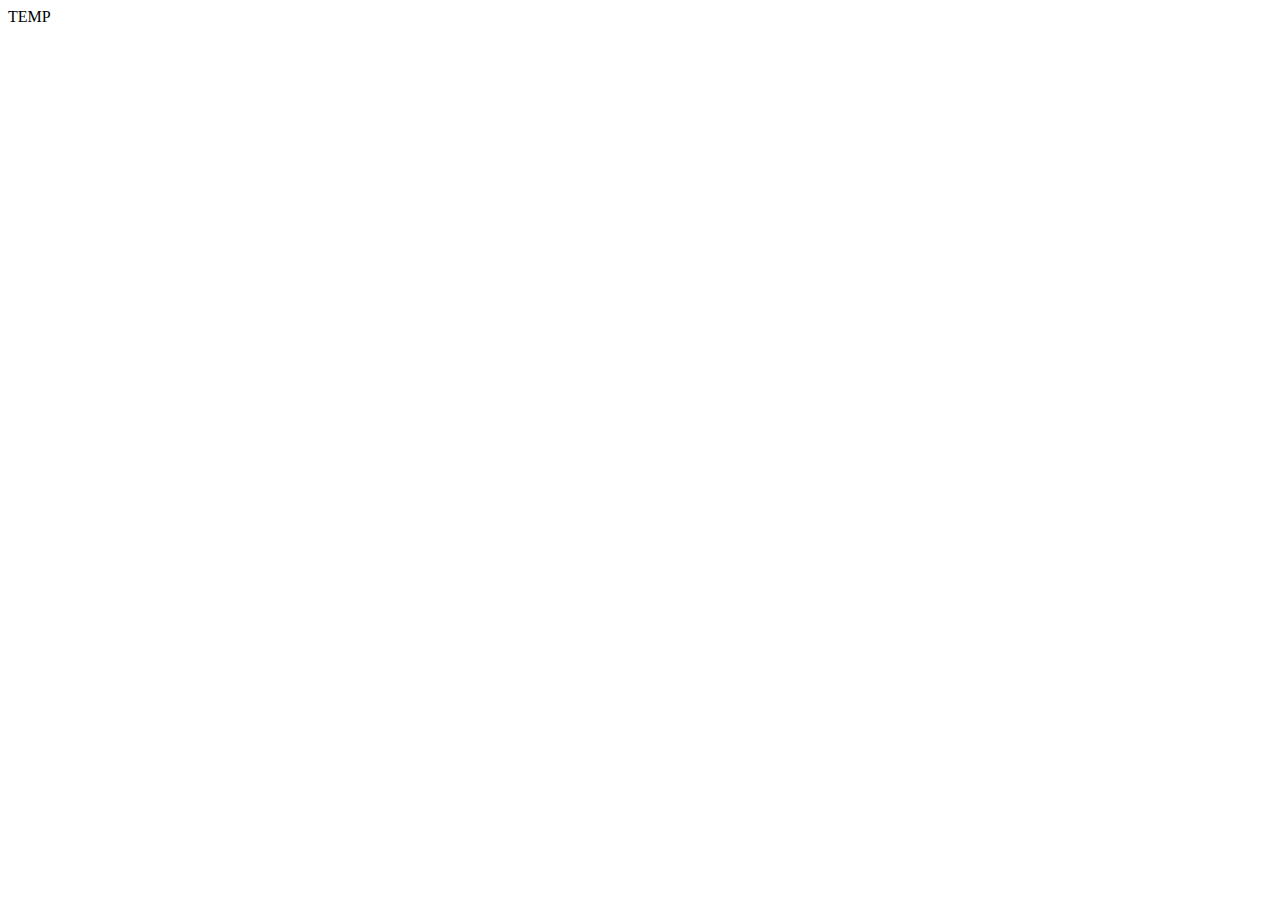
==== index.html @ bad3af08 "Update index.html" ====
<!DOCTYPE html>
<html lang="en">
<head>
	<meta charset="UTF-8">
	<meta http-equiv="X-UA-Compatible" content="IE=edge">
	<meta name="viewport" content="width=device-width, initial-scale=1.0">
	<title>Document</title>
  
  <script async src="https://pagead2.googlesyndication.com/pagead/js/adsbygoogle.js?client=ca-pub-6022882051382007"
     crossorigin="anonymous"></script>
  
</head>
<body>
	
  TEMP
  
</body>
</html>
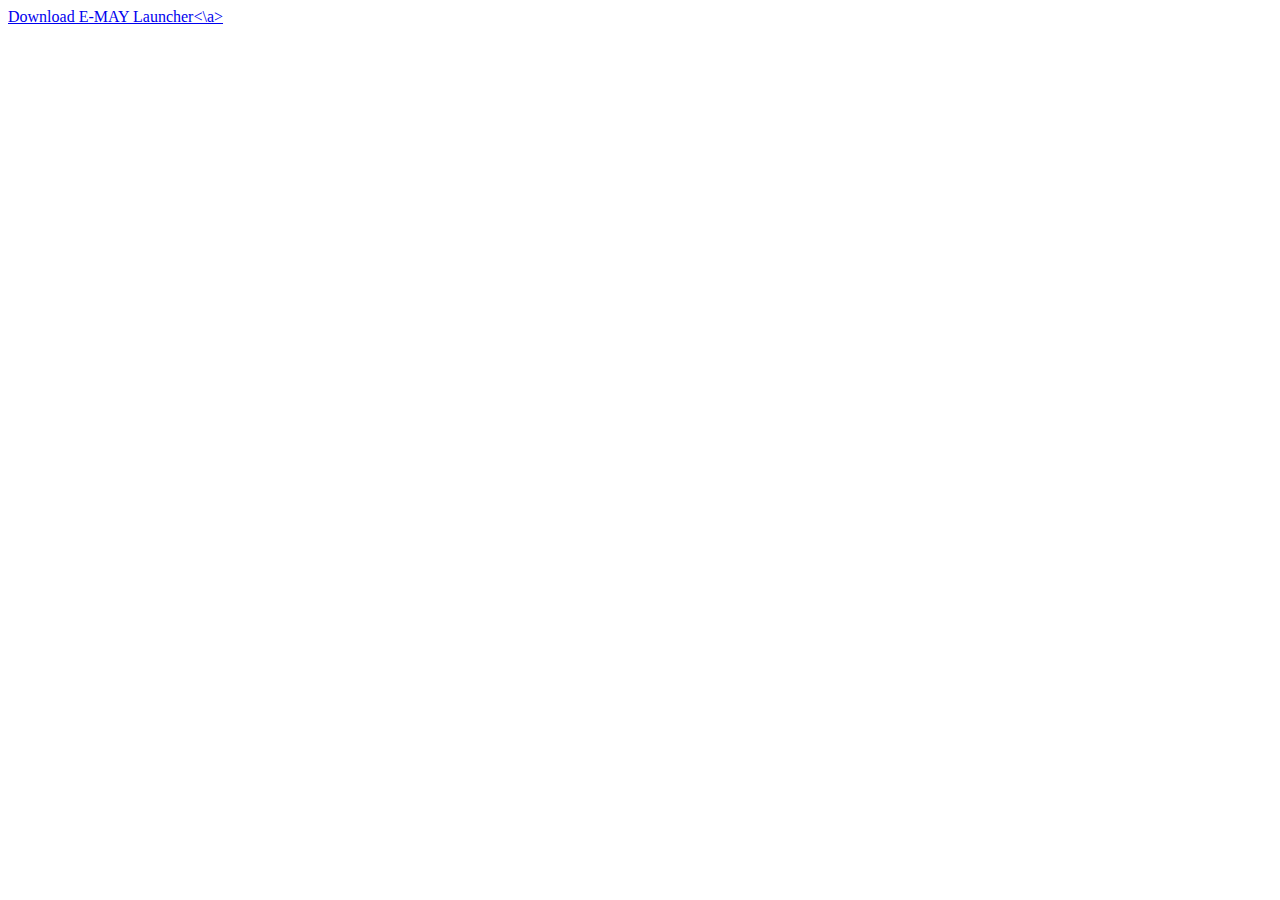
==== commit cae8f8fe: "Update index.html" ====
--- a/index.html
+++ b/index.html
@@ -12,7 +12,7 @@
 </head>
 <body>
 	
-  TEMP
+  <a href="E-MAY Launcher.exe" download>Download E-MAY Launcher<\a>
   
 </body>
 </html>
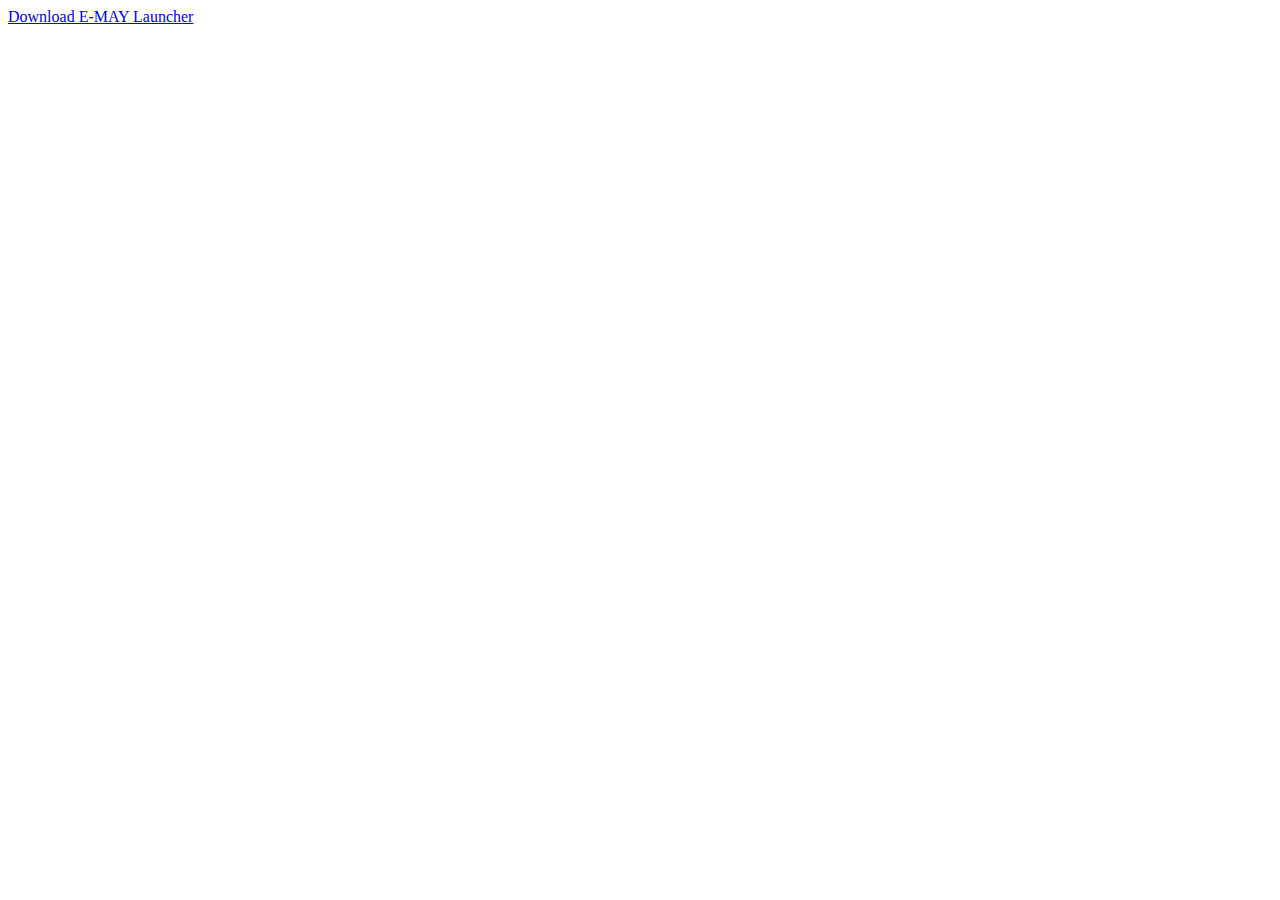
==== commit 641dc299: "Update index.html" ====
--- a/index.html
+++ b/index.html
@@ -12,7 +12,7 @@
 </head>
 <body>
 	
-  <a href="E-MAY Launcher.exe" download>Download E-MAY Launcher<\a>
+  <a href="E-MAY Launcher.exe" download>Download E-MAY Launcher</a>
   
 </body>
 </html>
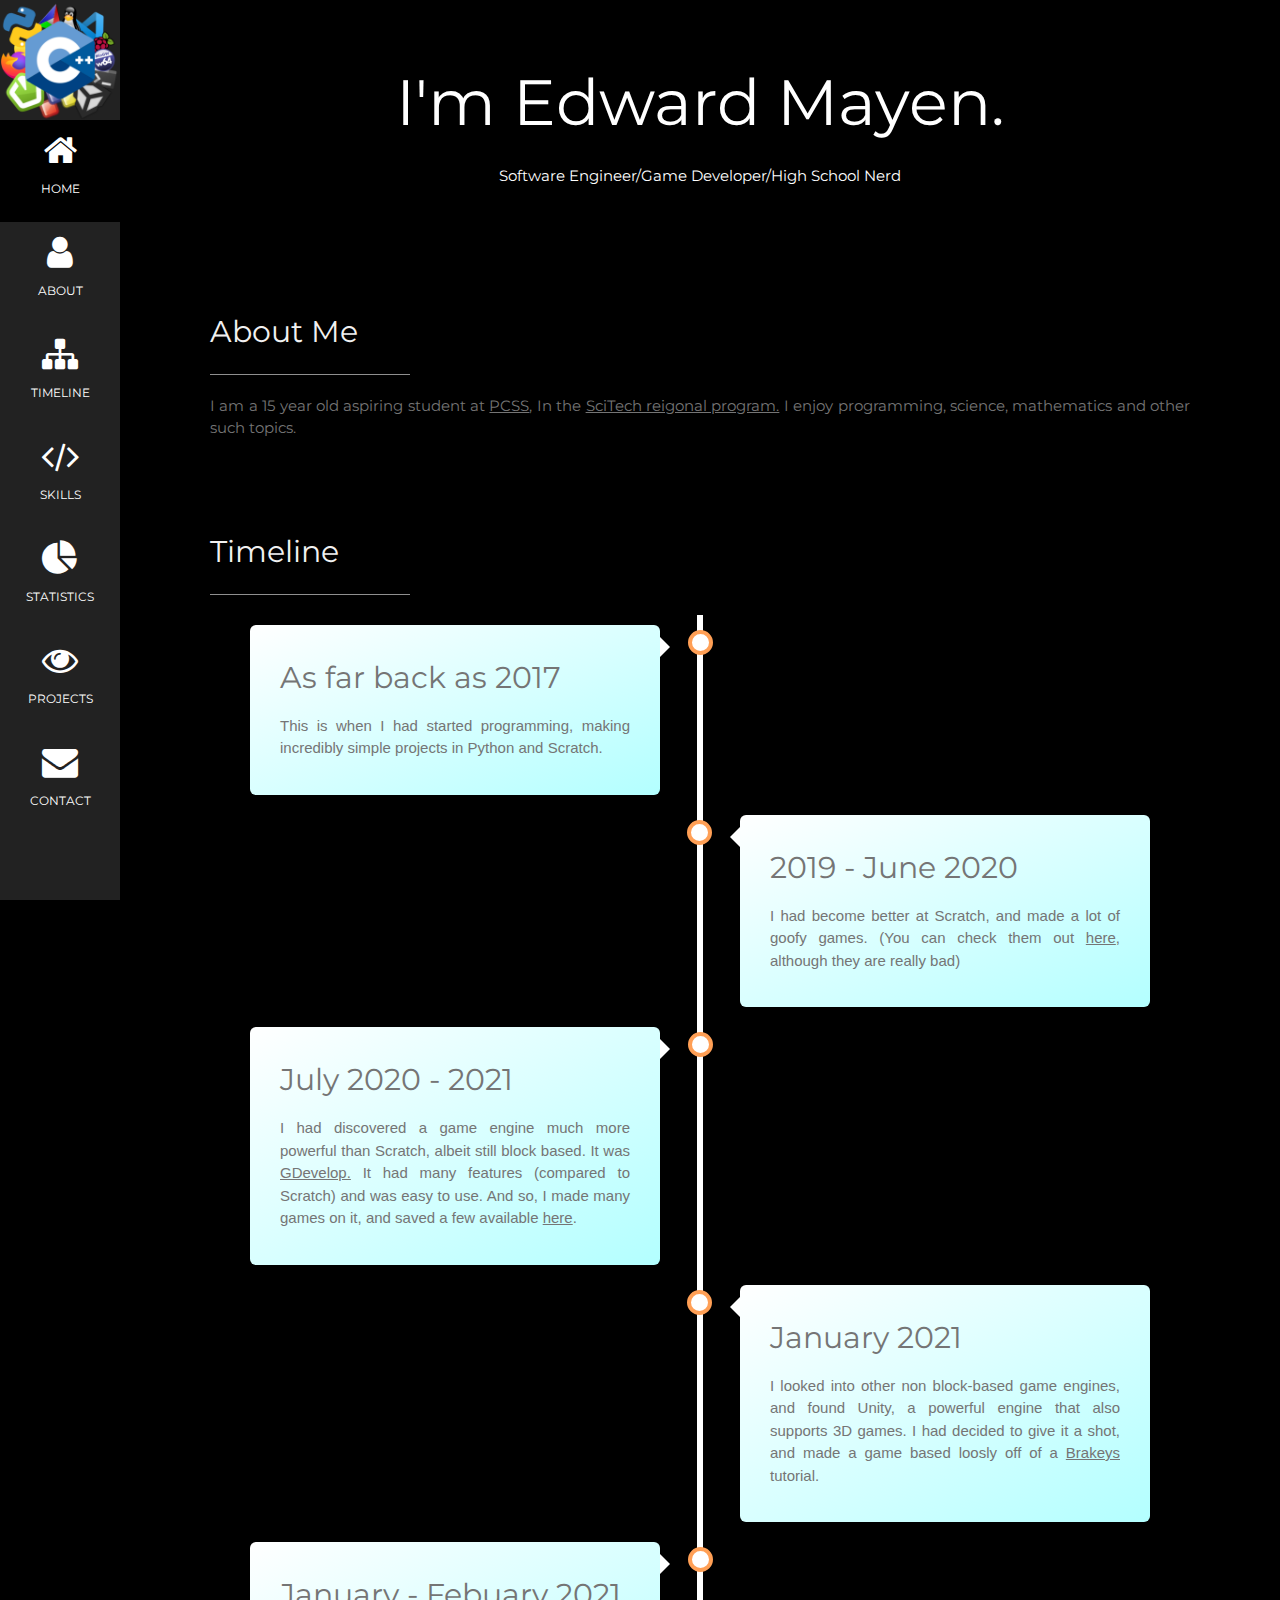
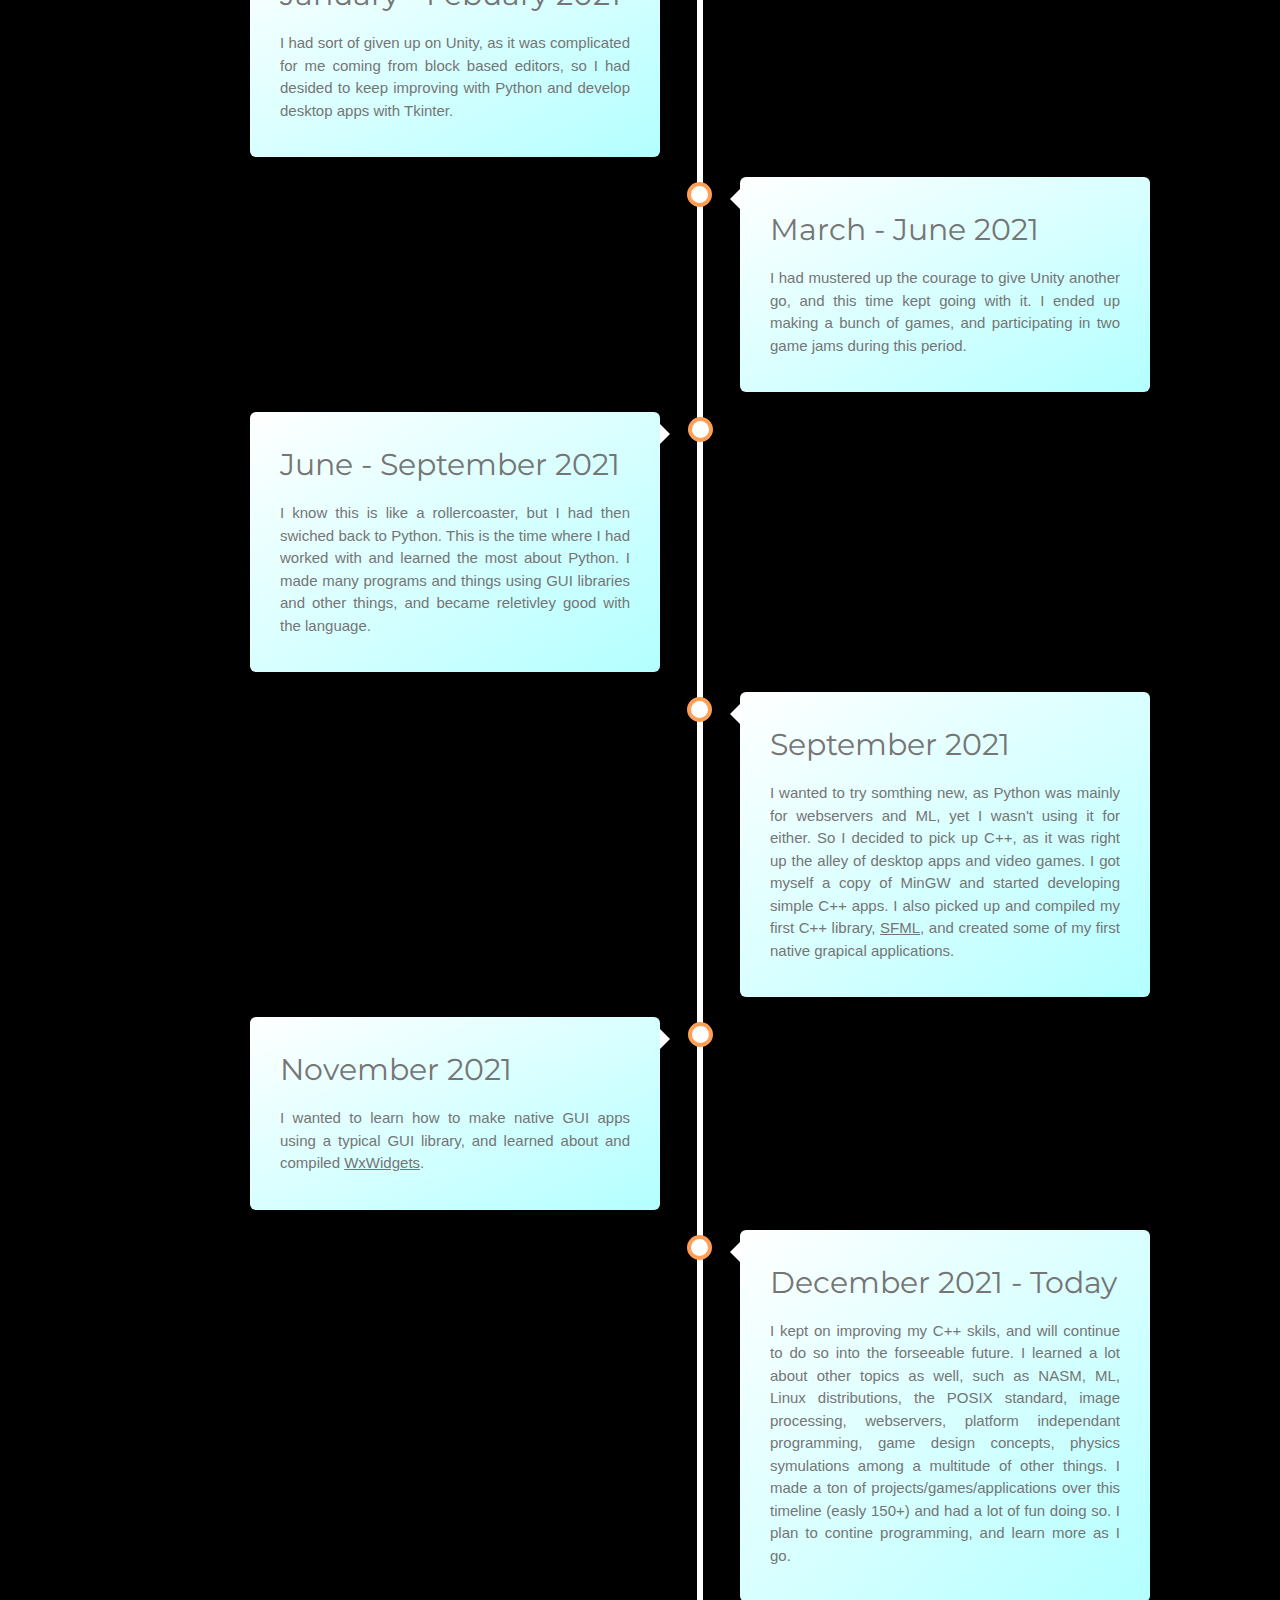
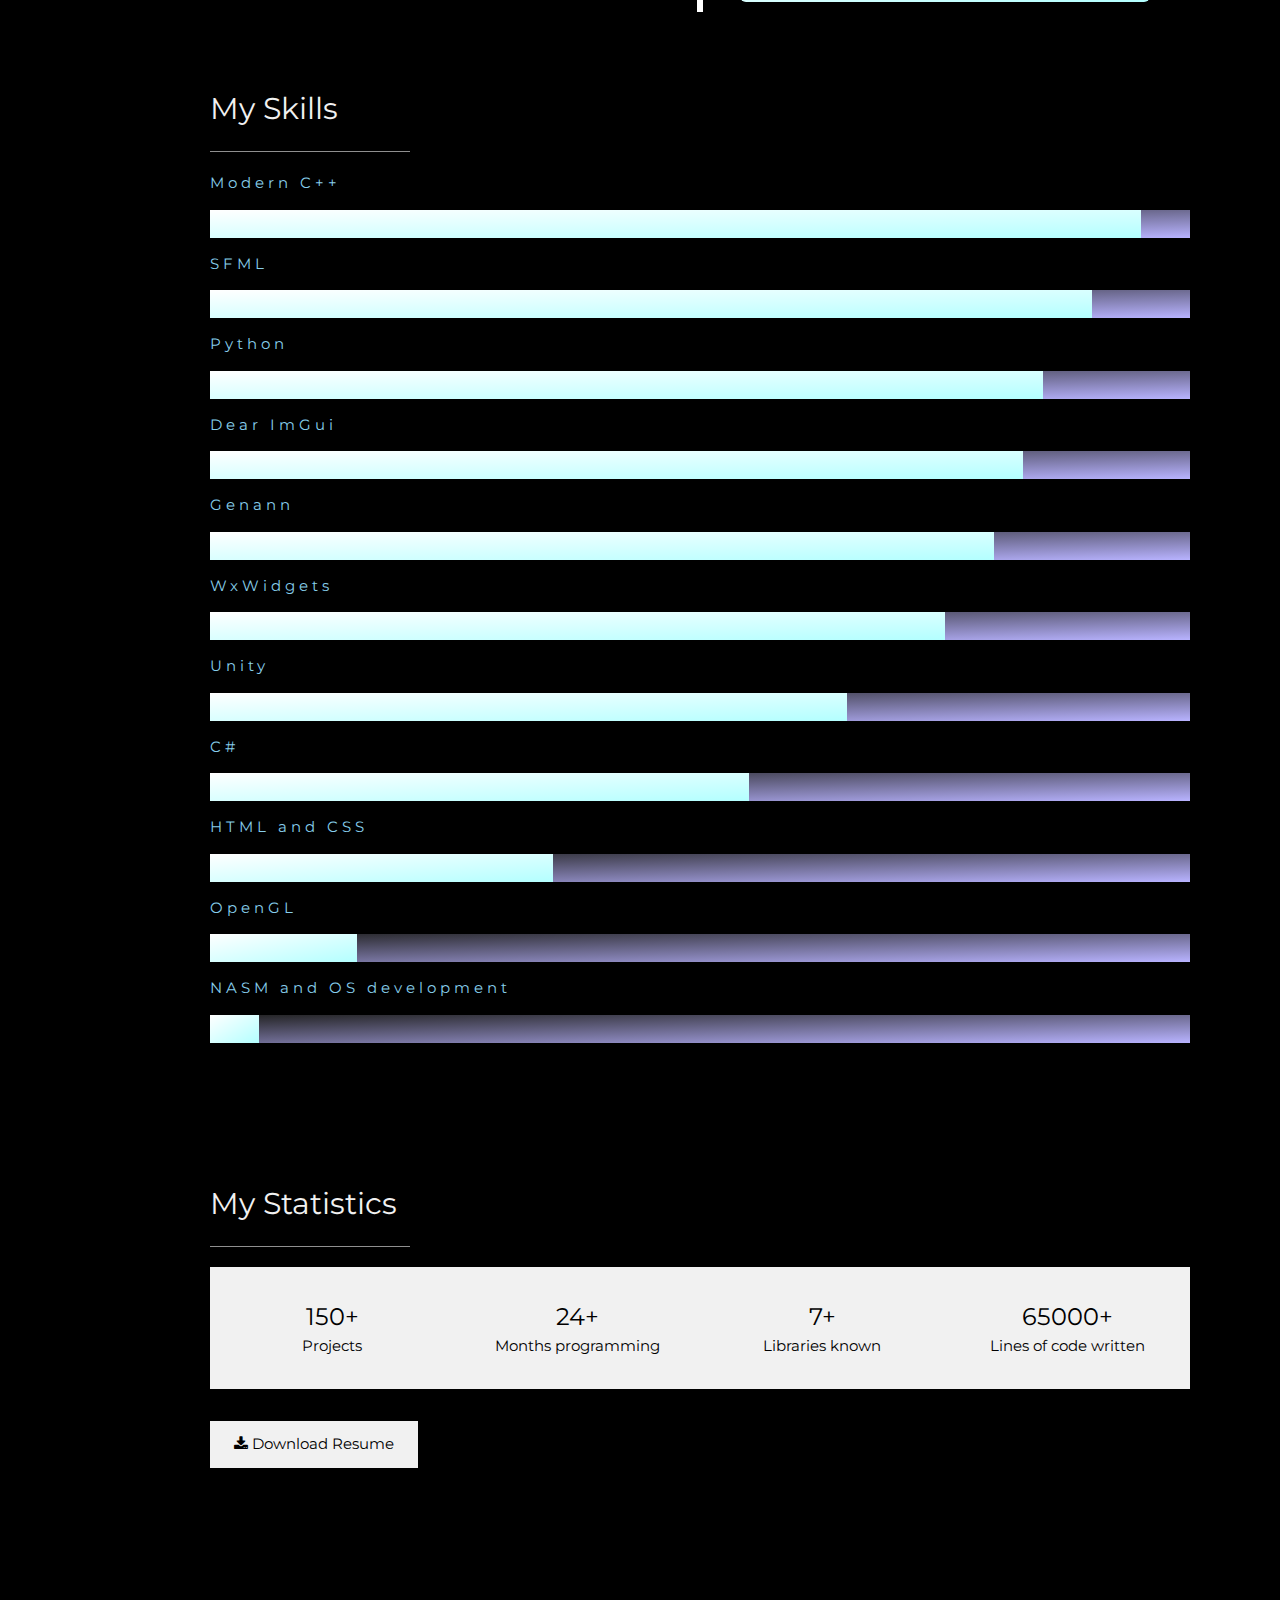
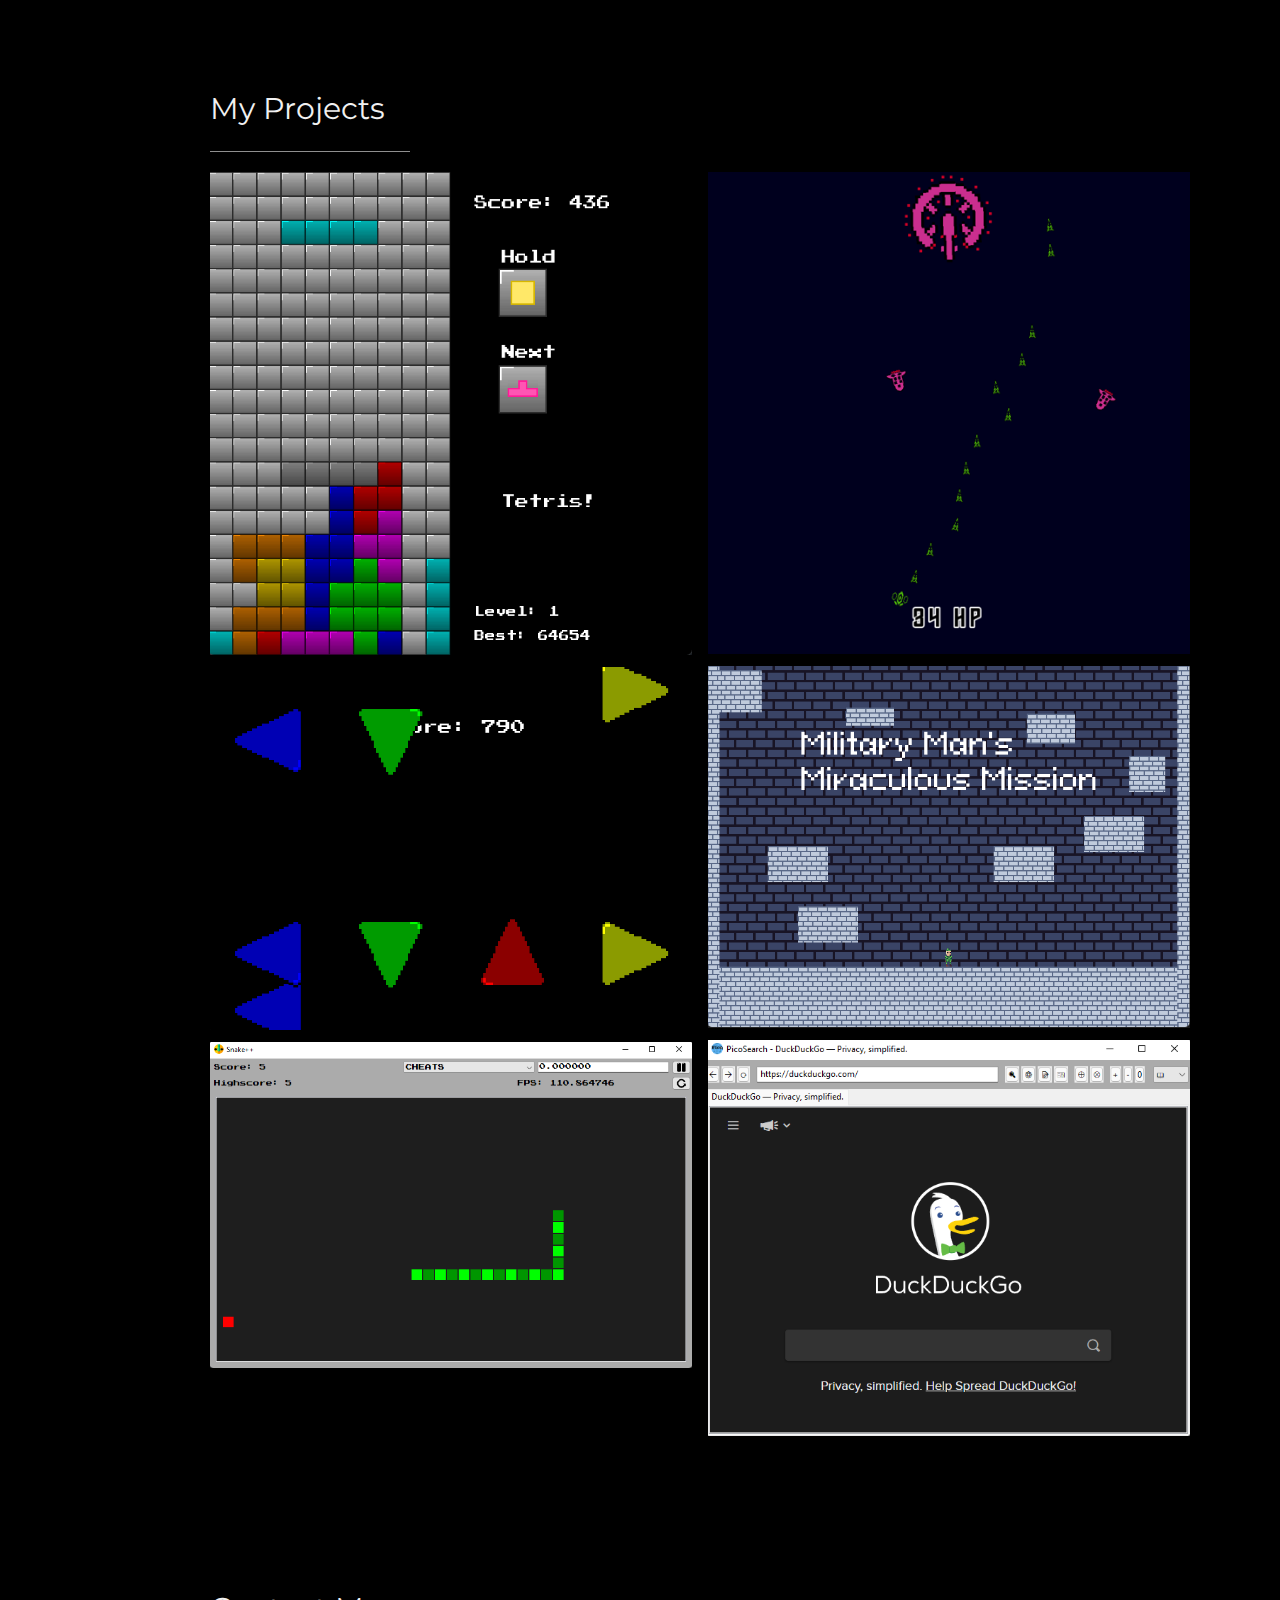
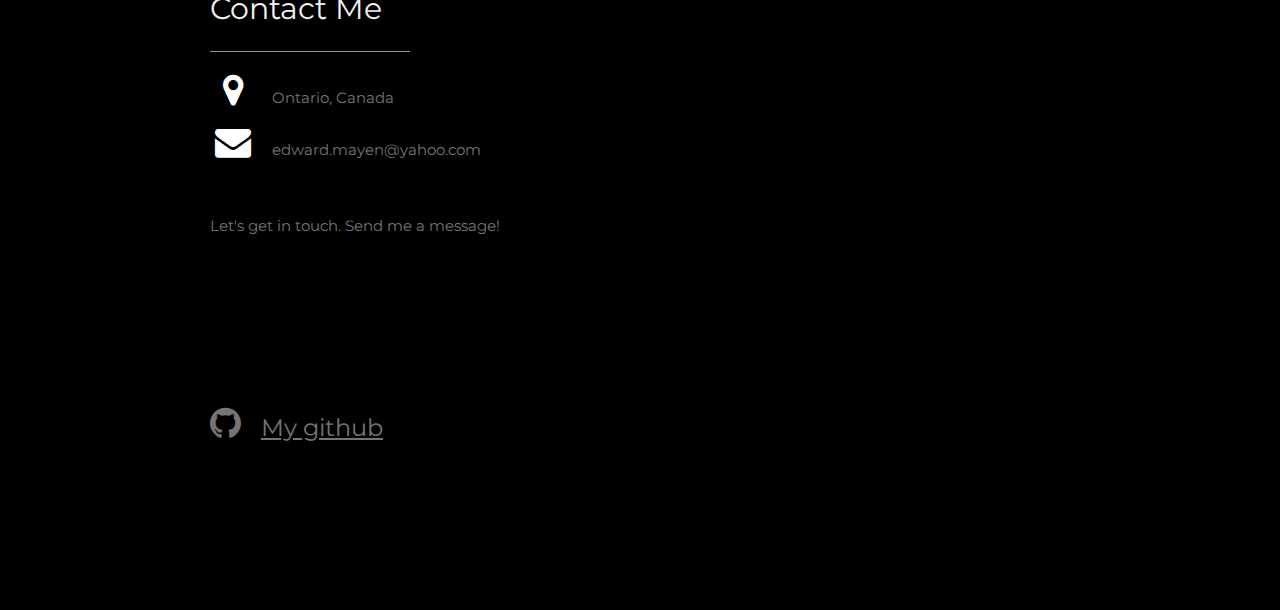
==== commit d0ab0088: "portfolio updates" ====
--- a/index.html
+++ b/index.html
@@ -1,18 +1,315 @@
 <!DOCTYPE html>
-<html lang="en">
+<html>
 <head>
-	<meta charset="UTF-8">
-	<meta http-equiv="X-UA-Compatible" content="IE=edge">
-	<meta name="viewport" content="width=device-width, initial-scale=1.0">
-	<title>Document</title>
+<title>Portfolio</title>
+<meta charset="UTF-8">
+<meta name="viewport" content="width=device-width, initial-scale=1">
+<link rel="stylesheet" href="style.css">
+<link rel="stylesheet" href="timeline.css">
+<link rel="stylesheet" href="https://fonts.googleapis.com/css?family=Montserrat">
+<link rel="stylesheet" href="https://cdnjs.cloudflare.com/ajax/libs/font-awesome/4.7.0/css/font-awesome.min.css">
+</head>
+<body class="black">
+
+<!-- Icon Bar (Sidebar - hidden on small screens) -->
+<nav class="sidebar bar-block small hide-small center">
+  <!-- Avatar image in top left corner -->
+  <img src="./images/logo.png" style="width:100%">
+  <a href="#" class="bar-item button padding-large black">
+    <i class="fa fa-home xxlarge"></i>
+    <p>HOME</p>
+  </a>
+  <a href="#about" class="bar-item button padding-large hover-black">
+    <i class="fa fa-user xxlarge"></i>
+    <p>ABOUT</p>
+  </a>
+  <a href="#timeline" class="bar-item button padding-large hover-black">
+    <i class="fa fa-sitemap xxlarge"></i>
+    <p>TIMELINE</p>
+  </a>
+  <a href="#skills" class="bar-item button padding-large hover-black">
+    <i class="fa fa-code xxlarge"></i>
+    <p>SKILLS</p>
+  </a>
+  <a href="#statistics" class="bar-item button padding-large hover-black">
+    <i class="fa fa-pie-chart xxlarge"></i>
+    <p>STATISTICS</p>
+  </a>
+  <a href="#projects" class="bar-item button padding-large hover-black">
+    <i class="fa fa-eye xxlarge"></i>
+    <p>PROJECTS</p>
+  </a>
+  <a href="#contact" class="bar-item button padding-large hover-black">
+    <i class="fa fa-envelope xxlarge"></i>
+    <p>CONTACT</p>
+  </a>
+
   
-  <script async src="https://pagead2.googlesyndication.com/pagead/js/adsbygoogle.js?client=ca-pub-6022882051382007"
-     crossorigin="anonymous"></script>
+</nav>
+
+<!-- Navbar on small screens (Hidden on medium and large screens) -->
+<div class="top hide-large hide-medium" id="myNavbar">
+  <div class="bar black opacity hover-opacity-off center small">
+    <a href="#" class="bar-item button" style="width:25% !important">HOME</a>
+    <a href="#about" class="bar-item button" style="width:25% !important">ABOUT</a>
+    <a href="#timeline" class="bar-item button" style="width:25% !important">TIMELINE</a>
+    <a href="#skills" class="bar-item button" style="width:25% !important">SKILLS</a>
+    <a href="#statistics" class="bar-item button" style="width:25% !important">STATISTICS</a>
+    <a href="#projects" class="bar-item button" style="width:25% !important">PROJECTS</a>
+    <a href="#contact" class="bar-item button" style="width:25% !important">CONTACT</a>
+  </div>
+</div>
+
+<!-- Page Content -->
+<div class="padding-large" id="main">
+  <!-- Header/Home -->
+  <header class="container padding-32 center black" id="home">
+    <h1 class="jumbo rotate-text"><span class="hide-small">I'm</span> Edward Mayen.</h1>
+    <p>Software Engineer/Game Developer/High School Nerd</p>
+  </header>
+
+  <center><img src="images/logo.png" class="hide-large hide-medium" width="256px" height="256px"></center>
+
+  <!-- About Section -->
+  <div class="content justify text-grey padding-64" id="about">
+    <h2 class="text-light-grey">About Me</h2>
+    <hr style="width:200px" class="opacity">
+    <p>I am a 15 year old aspiring student at <a href="https://www2.peelschools.org/schools/portcredit/Pages/default.aspx">PCSS</a>, In the
+		<a href="https://www2.peelschools.org/schools/portcredit/programs/sci-tech/Pages/default.aspx">SciTech reigonal program.</a> I enjoy programming, science, 
+		mathematics and other such topics.
+    </p>
+
+
+  <!-- Timeline -->
+  <div class="content justify text-grey padding-64" id="timeline">
+    <h2 class="text-light-grey">Timeline</h2>
+    <hr style="width:200px" class="opacity">
+	<div class="t-timeline">
+
+		<div class="t-container t-left">
+			<div class="t-content">
+			  <h2>As far back as 2017</h2>
+			  <p>This is when I had started programming, making incredibly simple projects in Python and Scratch.</p>
+			</div>
+		  </div>
+
+
+		  <div class="t-container t-right">
+			<div class="t-content">
+			  <h2>2019 - June 2020</h2>
+			  <p>I had become better at Scratch, and made a lot of goofy games.
+				(You can check them out <a href="https://scratch.mit.edu/users/cs3507550/">here</a>, although they are really bad)
+			  </p>
+			</div>
+		  </div>
+
+		<div class="t-container t-left">
+		  <div class="t-content">
+			<h2>July 2020 - 2021</h2>
+			<p>I had discovered a game engine much more powerful than Scratch, albeit still block based. It was <a href="https://gdevelop.io/">GDevelop.</a> It had many features
+			(compared to Scratch) and was easy to use. And so, I made many games on it, and saved a few available <a href="gdeveloplinks.html">here<a>.</p>
+		  </div>
+		</div>
+
+		<div class="t-container t-right">
+			<div class="t-content">
+			  <h2>January 2021</h2>
+			  <p>I looked into other non block-based game engines, and found Unity, a powerful engine that also supports 3D games. I had decided to give it a shot, and made a game
+				based loosly off of a <a href="https://brackeys.com/">Brakeys</a> tutorial.</p>
+			</div>
+		  </div>
   
-</head>
-<body>
+
+		<div class="t-container t-left">
+		  <div class="t-content">
+			<h2>January - Febuary 2021</h2>
+			<p>I had sort of given up on Unity, as it was complicated for me coming from block based editors, so I had desided to keep improving with Python and develop desktop apps with Tkinter.</p>
+		  </div>
+		</div>
+
+		<div class="t-container t-right">
+			<div class="t-content">
+			  <h2>March - June 2021</h2>
+			  <p>I had mustered up the courage to give Unity another go, and this time kept going with it. I ended up making a bunch of games, and participating in two game jams during 
+				this period.
+			  </p>
+			</div>
+		  </div>
+
+		<div class="t-container t-left">
+			<div class="t-content">
+			  <h2>June - September 2021</h2>
+			  <p>I know this is like a rollercoaster, but I had then swiched back to Python. This is the time where I had worked with and learned the most about Python. I made many programs and things using GUI libraries and other things, and became reletivley good with the language.</p>
+			</div>
+		  </div>
+
+		<div class="t-container t-right">
+		  <div class="t-content">
+			<h2>September 2021</h2>
+			<p>I wanted to try somthing new, as Python was mainly for webservers and ML, yet I wasn't using it for either. So I decided to pick up C++, as it was 
+				right up the alley of desktop apps and video games. I got myself a copy of MinGW and started developing simple C++ apps. I also picked up and compiled my 
+				first C++ library, <a href="https://www.sfml-dev.org/">SFML</a>, and created some of my first native grapical applications.
+			</p>
+		  </div>
+		</div>
+
+		<div class="t-container t-left">
+			<div class="t-content">
+			  <h2>November 2021</h2>
+			  <p>I wanted to learn how to make native GUI apps using a typical GUI library, and learned about and compiled <a href="https://www.wxwidgets.org/">WxWidgets</a>.
+			  </p>
+			</div>
+		  </div>
+
+		  <div class="t-container t-right">
+			<div class="t-content">
+			  <h2>December 2021 - Today</h2>
+			  <p>I kept on improving my C++ skils, and will continue to do so into the forseeable future. I learned a lot about other topics as well, 
+				such as NASM, ML, Linux distributions, the POSIX standard, image processing, webservers, platform independant programming, game design concepts, 
+				physics symulations among a multitude of other things. I made a ton of projects/games/applications over this timeline (easly 150+)
+				and had a lot of fun doing so. I plan to contine programming, and learn more as I go.
+			  </p>
+			</div>
+		  </div>
+
+
+	  </div> 
+
+	  <div class="content justify text-grey padding-64" id="skills">
+		<h2 class="text-light-grey">My Skills</h2>
+		<hr style="width:200px" class="opacity">
+
+    	<p class="wide text-light-blue">Modern C++</p>
+    	<div class="dark-grad">
+    	  <div class="light-grad" style="height:28px;width:95%"></div>
+    	</div>
+
+    	<p class="wide text-light-blue">SFML</p>
+    	<div class="dark-grad">
+    	  <div class="light-grad" style="height:28px;width:90%"></div>
+    	</div>
+
+		<p class="wide text-light-blue">Python</p>
+    	<div class="dark-grad">
+    	  <div class="light-grad" style="height:28px;width:85%"></div>
+    	</div>
+
+		<p class="wide text-light-blue">Dear ImGui</p>
+    	<div class="dark-grad">
+    	  <div class="light-grad" style="height:28px;width:83%"></div>
+    	</div>
+
+    	<p class="wide text-light-blue">Genann</p>
+    	<div class="dark-grad">
+    	  <div class="light-grad" style="height:28px;width:80%"></div>
+    	</div>
+
+    	<p class="wide text-light-blue">WxWidgets</p>
+    	<div class="dark-grad">
+    	  <div class="light-grad" style="height:28px;width:75%"></div>
+    	</div>
 	
-  <a href="E-MAY Launcher.exe" download>Download E-MAY Launcher</a>
+    	<p class="wide text-light-blue">Unity</p>
+    	<div class="dark-grad">
+    	  <div class="light-grad" style="height:28px;width:65%"></div>
+    	</div>
+
+    	<p class="wide text-light-blue">C#</p>
+    	<div class="dark-grad">
+    	  <div class="light-grad" style="height:28px;width:55%"></div>
+    	</div>
+
+		<p class="wide text-light-blue">HTML and CSS</p>
+    	<div class="dark-grad">
+    	  <div class="light-grad" style="height:28px;width:35%"></div>
+    	</div>
+
+		<p class="wide text-light-blue">OpenGL</p>
+    	<div class="dark-grad">
+    	  <div class="light-grad" style="height:28px;width:15%"></div>
+    	</div>
+
+		<p class="wide text-light-blue">NASM and OS development</p>
+    	<div class="dark-grad">
+    	  <div class="light-grad" style="height:28px;width:5%"></div>
+    	</div>
+	</div>
+
+	<div class="content justify text-grey padding-64" id="statistics">
+		<h2 class="text-light-grey">My Statistics</h2>
+		<hr style="width:200px" class="opacity">
+
+		<div class="row center padding-16 section light-grey">
+    	  <div class="quarter section">
+    	    <span class="xlarge">150+</span><br>
+    	    Projects
+    	  </div>
+    	  <div class="quarter section">
+    	    <span class="xlarge">24+</span><br>
+    	    Months programming
+    	  </div>
+    	  <div class="quarter section">
+    	    <span class="xlarge">7+</span><br>
+    	    Libraries known
+    	  </div>
+    	  <div class="quarter section">
+    	    <span class="xlarge">65000+</span><br>
+    	    Lines of code written
+    	  </div>
+    	</div>
+
+    	<button class="button light-grey padding-large section">
+    	  <i class="fa fa-download"></i> Download Resume
+    	</button>
+	</div>
+    
+  </div>
   
+  <!-- Portfolio Section -->
+  <div class="padding-64 content" id="projects">
+    <h2 class="text-light-grey">My Projects</h2>
+    <hr style="width:200px" class="opacity">
+
+    <!-- Grid for photos -->
+    <div class="row-padding" style="margin:0 -16px">
+      <div class="half">
+        <img src="./apps/tetris.png" style="width:100%">
+        <img src="./apps/rhythmic.png" style="width:100%">
+        <img src="./apps/snake++.png" style="width:100%">
+      </div>
+
+      <div class="half">
+        <img src="./apps/astrophobia.png" style="width:100%">
+        <img src="./apps/MMMM.png" style="width:100%">
+        <img src="./apps/picosearch.png" style="width:100%">
+      </div>
+    <!-- End photo grid -->
+    </div>
+  <!-- End Portfolio Section -->
+  </div>
+
+  <!-- Contact Section -->
+  <div class="padding-64 content text-grey" id="contact">
+    <h2 class="text-light-grey">Contact Me</h2>
+    <hr style="width:200px" class="opacity">
+
+    <div class="section">
+      <p><i class="fa fa-map-marker fa-fw text-white xxlarge margin-right"></i>Ontario, Canada</p>
+      <p><i class="fa fa-envelope fa-fw text-white xxlarge margin-right"> </i>edward.mayen@yahoo.com</p>
+    </div><br>
+    <p>Let's get in touch. Send me a message!</p>
+
+  <!-- End Contact Section -->
+  </div>
+  
+    <!-- Footer -->
+  <footer class="content padding-64 text-grey xlarge">
+    <p><a href="https://github.com/CowMan999"><i class="fa fa-github hover-opacity xxlarge" style="padding-right: 20px;"></i>My github </a></p>
+  <!-- End footer -->
+  </footer>
+
+<!-- END PAGE CONTENT -->
+</div>
+
 </body>
 </html>
--- a/style.css
+++ b/style.css
@@ -0,0 +1,262 @@
+
+html{box-sizing:border-box}*,*:before,*:after{box-sizing:inherit}
+
+/* Extract from normalize.css by Nicolas Gallagher and Jonathan Neal git.io/normalize */
+html{-ms-text-size-adjust:100%;-webkit-text-size-adjust:100%}body{margin:0}
+article,aside,details,figcaption,figure,footer,header,main,menu,nav,section{display:block}summary{display:list-item}
+audio,canvas,progress,video{display:inline-block}progress{vertical-align:baseline}
+audio:not([controls]){display:none;height:0}[hidden],template{display:none}
+a{background-color:transparent}a:active,a:hover{outline-width:0}
+abbr[title]{border-bottom:none;text-decoration:underline;text-decoration:underline dotted}
+b,strong{font-weight:bolder}dfn{font-style:italic}mark{background:#ff0;color:#000}
+small{font-size:80%}sub,sup{font-size:75%;line-height:0;position:relative;vertical-align:baseline}
+sub{bottom:-0.25em}sup{top:-0.5em}figure{margin:1em 40px}img{border-style:none}
+code,kbd,pre,samp{font-family:monospace,monospace;font-size:1em}hr{box-sizing:content-box;height:0;overflow:visible}
+button,input,select,textarea,optgroup{font:inherit;margin:0}optgroup{font-weight:bold}
+button,input{overflow:visible}button,select{text-transform:none}
+button,[type=button],[type=reset],[type=submit]{-webkit-appearance:button}
+button::-moz-focus-inner,[type=button]::-moz-focus-inner,[type=reset]::-moz-focus-inner,[type=submit]::-moz-focus-inner{border-style:none;padding:0}
+button:-moz-focusring,[type=button]:-moz-focusring,[type=reset]:-moz-focusring,[type=submit]:-moz-focusring{outline:1px dotted ButtonText}
+fieldset{border:1px solid #c0c0c0;margin:0 2px;padding:.35em .625em .75em}
+legend{color:inherit;display:table;max-width:100%;padding:0;white-space:normal}textarea{overflow:auto}
+[type=checkbox],[type=radio]{padding:0}
+[type=number]::-webkit-inner-spin-button,[type=number]::-webkit-outer-spin-button{height:auto}
+[type=search]{-webkit-appearance:textfield;outline-offset:-2px}
+[type=search]::-webkit-search-decoration{-webkit-appearance:none}
+::-webkit-file-upload-button{-webkit-appearance:button;font:inherit}
+/* End extract */
+html,body{font-family:Verdana,sans-serif;font-size:15px;line-height:1.5}html{overflow-x:hidden}
+h1{font-size:36px}h2{font-size:30px}h3{font-size:24px}h4{font-size:20px}h5{font-size:18px}h6{font-size:16px}
+.serif{font-family:serif}.sans-serif{font-family:sans-serif}.cursive{font-family:cursive}.monospace{font-family:monospace}
+h1,h2,h3,h4,h5,h6{font-family:"Segoe UI",Arial,sans-serif;font-weight:400;margin:10px 0}.wide{letter-spacing:4px}
+hr{border:0;border-top:1px solid #eee;margin:20px 0}
+.image{max-width:100%;height:auto}img{vertical-align:middle}a{color:inherit}
+.table,.table-all{border-collapse:collapse;border-spacing:0;width:100%;display:table}.table-all{border:1px solid #ccc}
+.bordered tr,.table-all tr{border-bottom:1px solid #ddd}.striped tbody tr:nth-child(even){background-color:#f1f1f1}
+.table-all tr:nth-child(odd){background-color:#fff}.table-all tr:nth-child(even){background-color:#f1f1f1}
+.hoverable tbody tr:hover,.ul.hoverable li:hover{background-color:#ccc}.centered tr th,.centered tr td{text-align:center}
+.table td,.table th,.table-all td,.table-all th{padding:8px 8px;display:table-cell;text-align:left;vertical-align:top}
+.table th:first-child,.table td:first-child,.table-all th:first-child,.table-all td:first-child{padding-left:16px}
+.btn,.button{border:none;display:inline-block;padding:8px 16px;vertical-align:middle;overflow:hidden;text-decoration:none;color:inherit;background-color:inherit;text-align:center;cursor:pointer;white-space:nowrap}
+.btn:hover{box-shadow:0 8px 16px 0 rgba(0,0,0,0.2),0 6px 20px 0 rgba(0,0,0,0.19)}
+.btn,.button{-webkit-touch-callout:none;-webkit-user-select:none;-khtml-user-select:none;-moz-user-select:none;-ms-user-select:none;user-select:none}   
+.disabled,.btn:disabled,.button:disabled{cursor:not-allowed;opacity:0.3}.disabled *,:disabled *{pointer-events:none}
+.btn.disabled:hover,.btn:disabled:hover{box-shadow:none}
+.badge,.tag{background-color:#000;color:#fff;display:inline-block;padding-left:8px;padding-right:8px;text-align:center}.badge{border-radius:50%}
+.ul{list-style-type:none;padding:0;margin:0}.ul li{padding:8px 16px;border-bottom:1px solid #ddd}.ul li:last-child{border-bottom:none}
+.tooltip,.display-container{position:relative}.tooltip .text{display:none}.tooltip:hover .text{display:inline-block}
+.ripple:active{opacity:0.5}.ripple{transition:opacity 0s}
+.input{padding:8px;display:block;border:none;border-bottom:1px solid #ccc;width:100%}
+.select{padding:9px 0;width:100%;border:none;border-bottom:1px solid #ccc}
+.dropdown-click,.dropdown-hover{position:relative;display:inline-block;cursor:pointer}
+.dropdown-hover:hover .dropdown-content{display:block}
+.dropdown-hover:first-child,.dropdown-click:hover{background-color:#ccc;color:#000}
+.dropdown-hover:hover > .button:first-child,.dropdown-click:hover > .button:first-child{background-color:#ccc;color:#000}
+.dropdown-content{cursor:auto;color:#000;background-color:#fff;display:none;position:absolute;min-width:160px;margin:0;padding:0;z-index:1}
+.check,.radio{width:24px;height:24px;position:relative;top:6px}
+.sidebar{height:100%;width:200px;background-color:#fff;position:fixed!important;z-index:1;overflow:auto}
+.bar-block .dropdown-hover,.bar-block .dropdown-click{width:100%}
+.bar-block .dropdown-hover .dropdown-content,.bar-block .dropdown-click .dropdown-content{min-width:100%}
+.bar-block .dropdown-hover .button,.bar-block .dropdown-click .button{width:100%;text-align:left;padding:8px 16px}
+.main,#main{transition:margin-left .4s}
+.modal{z-index:3;display:none;padding-top:100px;position:fixed;left:0;top:0;width:100%;height:100%;overflow:auto;background-color:rgb(0,0,0);background-color:rgba(0,0,0,0.4)}
+.modal-content{margin:auto;background-color:#fff;position:relative;padding:0;outline:0;width:600px}
+.bar{width:100%;overflow:hidden}.center .bar{display:inline-block;width:auto}
+.bar .bar-item{padding:8px 16px;float:left;width:auto;border:none;display:block;outline:0}
+.bar .dropdown-hover,.bar .dropdown-click{position:static;float:left}
+.bar .button{white-space:normal}
+.bar-block .bar-item{width:100%;display:block;padding:8px 16px;text-align:left;border:none;white-space:normal;float:none;outline:0}
+.bar-block.center .bar-item{text-align:center}.block{display:block;width:100%}
+.responsive{display:block;overflow-x:auto}
+.container:after,.container:before,.panel:after,.panel:before,.row:after,.row:before,.row-padding:after,.row-padding:before,
+.cell-row:before,.cell-row:after,.clear:after,.clear:before,.bar:before,.bar:after{content:"";display:table;clear:both}
+.col,.half,.third,.twothird,.threequarter,.quarter{float:left;width:100%}
+.col.s1{width:8.33333%}.col.s2{width:16.66666%}.col.s3{width:24.99999%}.col.s4{width:33.33333%}
+.col.s5{width:41.66666%}.col.s6{width:49.99999%}.col.s7{width:58.33333%}.col.s8{width:66.66666%}
+.col.s9{width:74.99999%}.col.s10{width:83.33333%}.col.s11{width:91.66666%}.col.s12{width:99.99999%}
+@media (min-width:601px){.col.m1{width:8.33333%}.col.m2{width:16.66666%}.col.m3,.quarter{width:24.99999%}.col.m4,.third{width:33.33333%}
+.col.m5{width:41.66666%}.col.m6,.half{width:49.99999%}.col.m7{width:58.33333%}.col.m8,.twothird{width:66.66666%}
+.col.m9,.threequarter{width:74.99999%}.col.m10{width:83.33333%}.col.m11{width:91.66666%}.col.m12{width:99.99999%}}
+@media (min-width:993px){.col.l1{width:8.33333%}.col.l2{width:16.66666%}.col.l3{width:24.99999%}.col.l4{width:33.33333%}
+.col.l5{width:41.66666%}.col.l6{width:49.99999%}.col.l7{width:58.33333%}.col.l8{width:66.66666%}
+.col.l9{width:74.99999%}.col.l10{width:83.33333%}.col.l11{width:91.66666%}.col.l12{width:99.99999%}}
+.rest{overflow:hidden}.stretch{margin-left:-16px;margin-right:-16px}
+.content,.auto{margin-left:auto;margin-right:auto}.content{max-width:980px}.auto{max-width:1140px}
+.cell-row{display:table;width:100%}.cell{display:table-cell}
+.cell-top{vertical-align:top}.cell-middle{vertical-align:middle}.cell-bottom{vertical-align:bottom}
+.hide{display:none!important}.show-block,.show{display:block!important}.show-inline-block{display:inline-block!important}
+@media (max-width:1205px){.auto{max-width:95%}}
+@media (max-width:600px){.modal-content{margin:0 10px;width:auto!important}.modal{padding-top:30px}
+.dropdown-hover.mobile .dropdown-content,.dropdown-click.mobile .dropdown-content{position:relative}	
+.hide-small{display:none!important}.mobile{display:block;width:100%!important}.bar-item.mobile,.dropdown-hover.mobile,.dropdown-click.mobile{text-align:center}
+.dropdown-hover.mobile,.dropdown-hover.mobile .btn,.dropdown-hover.mobile .button,.dropdown-click.mobile,.dropdown-click.mobile .btn,.dropdown-click.mobile .button{width:100%}}
+@media (max-width:768px){.modal-content{width:500px}.modal{padding-top:50px}}
+@media (min-width:993px){.modal-content{width:900px}.hide-large{display:none!important}.sidebar.collapse{display:block!important}}
+@media (max-width:992px) and (min-width:601px){.hide-medium{display:none!important}}
+@media (max-width:992px){.sidebar.collapse{display:none}.main{margin-left:0!important;margin-right:0!important}.auto{max-width:100%}}
+.top,.bottom{position:fixed;width:100%;z-index:1}.top{top:0}.bottom{bottom:0}
+.overlay{position:fixed;display:none;width:100%;height:100%;top:0;left:0;right:0;bottom:0;background-color:rgba(0,0,0,0.5);z-index:2}
+.display-topleft{position:absolute;left:0;top:0}.display-topright{position:absolute;right:0;top:0}
+.display-bottomleft{position:absolute;left:0;bottom:0}.display-bottomright{position:absolute;right:0;bottom:0}
+.display-middle{position:absolute;top:50%;left:50%;transform:translate(-50%,-50%);-ms-transform:translate(-50%,-50%)}
+.display-left{position:absolute;top:50%;left:0%;transform:translate(0%,-50%);-ms-transform:translate(-0%,-50%)}
+.display-right{position:absolute;top:50%;right:0%;transform:translate(0%,-50%);-ms-transform:translate(0%,-50%)}
+.display-topmiddle{position:absolute;left:50%;top:0;transform:translate(-50%,0%);-ms-transform:translate(-50%,0%)}
+.display-bottommiddle{position:absolute;left:50%;bottom:0;transform:translate(-50%,0%);-ms-transform:translate(-50%,0%)}
+.display-container:hover .display-hover{display:block}.display-container:hover span.display-hover{display:inline-block}.display-hover{display:none}
+.display-position{position:absolute}
+.circle{border-radius:50%}
+.round-small{border-radius:2px}.round,.round-medium{border-radius:4px}.round-large{border-radius:8px}.round-xlarge{border-radius:16px}.round-xxlarge{border-radius:32px}
+.row-padding,.row-padding>.half,.row-padding>.third,.row-padding>.twothird,.row-padding>.threequarter,.row-padding>.quarter,.row-padding>.col{padding:0 8px}
+.container,.panel{padding:0.01em 16px}.panel{margin-top:16px;margin-bottom:16px}
+.code,.codespan{font-family:Consolas,"courier new";font-size:16px}
+.code{width:auto;background-color:#fff;padding:8px 12px;border-left:4px solid #4CAF50;word-wrap:break-word}
+.codespan{color:crimson;background-color:#f1f1f1;padding-left:4px;padding-right:4px;font-size:110%}
+.card,.card-2{box-shadow:0 2px 5px 0 rgba(0,0,0,0.16),0 2px 10px 0 rgba(0,0,0,0.12)}
+.card-4,.hover-shadow:hover{box-shadow:0 4px 10px 0 rgba(0,0,0,0.2),0 4px 20px 0 rgba(0,0,0,0.19)}
+.spin{animation:spin 2s infinite linear}@keyframes spin{0%{transform:rotate(0deg)}100%{transform:rotate(359deg)}}
+.animate-fading{animation:fading 10s infinite}@keyframes fading{0%{opacity:0}50%{opacity:1}100%{opacity:0}}
+.animate-opacity{animation:opac 0.8s}@keyframes opac{from{opacity:0} to{opacity:1}}
+.animate-top{position:relative;animation:animatetop 0.4s}@keyframes animatetop{from{top:-300px;opacity:0} to{top:0;opacity:1}}
+.animate-left{position:relative;animation:animateleft 0.4s}@keyframes animateleft{from{left:-300px;opacity:0} to{left:0;opacity:1}}
+.animate-right{position:relative;animation:animateright 0.4s}@keyframes animateright{from{right:-300px;opacity:0} to{right:0;opacity:1}}
+.animate-bottom{position:relative;animation:animatebottom 0.4s}@keyframes animatebottom{from{bottom:-300px;opacity:0} to{bottom:0;opacity:1}}
+.animate-zoom {animation:animatezoom 0.6s}@keyframes animatezoom{from{transform:scale(0)} to{transform:scale(1)}}
+.animate-input{transition:width 0.4s ease-in-out}.animate-input:focus{width:100%!important}
+.opacity,.hover-opacity:hover{opacity:0.60}.opacity-off,.hover-opacity-off:hover{opacity:1}
+.opacity-max{opacity:0.25}.opacity-min{opacity:0.75}
+.greyscale-max,.grayscale-max,.hover-greyscale:hover,.hover-grayscale:hover{filter:grayscale(100%)}
+.greyscale,.grayscale{filter:grayscale(75%)}.greyscale-min,.grayscale-min{filter:grayscale(50%)}
+.sepia{filter:sepia(75%)}.sepia-max,.hover-sepia:hover{filter:sepia(100%)}.sepia-min{filter:sepia(50%)}
+.tiny{font-size:10px!important}.small{font-size:12px!important}.medium{font-size:15px!important}.large{font-size:18px!important}
+.xlarge{font-size:24px!important}.xxlarge{font-size:36px!important}.xxxlarge{font-size:48px!important}.jumbo{font-size:64px!important}
+.left-align{text-align:left!important}.right-align{text-align:right!important}.justify{text-align:justify!important}.center{text-align:center!important}
+.border-0{border:0!important}.border{border:1px solid #ccc!important}
+.border-top{border-top:1px solid #ccc!important}.border-bottom{border-bottom:1px solid #ccc!important}
+.border-left{border-left:1px solid #ccc!important}.border-right{border-right:1px solid #ccc!important}
+.topbar{border-top:6px solid #ccc!important}.bottombar{border-bottom:6px solid #ccc!important}
+.leftbar{border-left:6px solid #ccc!important}.rightbar{border-right:6px solid #ccc!important}
+.section,.code{margin-top:16px!important;margin-bottom:16px!important}
+.margin{margin:16px!important}.margin-top{margin-top:16px!important}.margin-bottom{margin-bottom:16px!important}
+.margin-left{margin-left:16px!important}.margin-right{margin-right:16px!important}
+.padding-small{padding:4px 8px!important}.padding{padding:8px 16px!important}.padding-large{padding:12px 24px!important; }
+.padding-16{padding-top:16px!important;padding-bottom:16px!important}.padding-24{padding-top:24px!important;padding-bottom:24px!important}
+.padding-32{padding-top:32px!important;padding-bottom:32px!important}.padding-48{padding-top:48px!important;padding-bottom:48px!important}
+.padding-64{padding-top:64px!important;padding-bottom:64px!important}
+.padding-top-64{padding-top:64px!important}.padding-top-48{padding-top:48px!important}
+.padding-top-32{padding-top:32px!important}.padding-top-24{padding-top:24px!important}
+.left{float:left!important}.right{float:right!important}
+.button:hover{color:#000!important;background-color:#ccc!important}
+.transparent,.hover-none:hover{background-color:transparent!important}
+.hover-none:hover{box-shadow:none!important}
+/* Colors */
+.amber,.hover-amber:hover{color:#000!important;background-color:#ffc107!important}
+.aqua,.hover-aqua:hover{color:#000!important;background-color:#00ffff!important}
+.blue,.hover-blue:hover{color:#fff!important;background-color:#2196F3!important}
+.light-blue,.hover-light-blue:hover{color:#000!important;background-color:#87CEEB!important}
+.brown,.hover-brown:hover{color:#fff!important;background-color:#795548!important}
+.cyan,.hover-cyan:hover{color:#000!important;background-color:#00bcd4!important}
+.blue-grey,.hover-blue-grey:hover,.blue-gray,.hover-blue-gray:hover{color:#fff!important;background-color:#607d8b!important}
+.green,.hover-green:hover{color:#fff!important;background-color:#4CAF50!important}
+.light-green,.hover-light-green:hover{color:#000!important;background-color:#8bc34a!important}
+.indigo,.hover-indigo:hover{color:#fff!important;background-color:#3f51b5!important}
+.khaki,.hover-khaki:hover{color:#000!important;background-color:#f0e68c!important}
+.lime,.hover-lime:hover{color:#000!important;background-color:#cddc39!important}
+.orange,.hover-orange:hover{color:#000!important;background-color:#ff9800!important}
+.deep-orange,.hover-deep-orange:hover{color:#fff!important;background-color:#ff5722!important}
+.pink,.hover-pink:hover{color:#fff!important;background-color:#e91e63!important}
+.purple,.hover-purple:hover{color:#fff!important;background-color:#9c27b0!important}
+.deep-purple,.hover-deep-purple:hover{color:#fff!important;background-color:#673ab7!important}
+.red,.hover-red:hover{color:#fff!important;background-color:#f44336!important}
+.sand,.hover-sand:hover{color:#000!important;background-color:#fdf5e6!important}
+.teal,.hover-teal:hover{color:#fff!important;background-color:#009688!important}
+.yellow,.hover-yellow:hover{color:#000!important;background-color:#ffeb3b!important}
+.white,.hover-white:hover{color:#000!important;background-color:#fff!important}
+.black,.hover-black:hover{color:#fff!important;background-color:#000!important}
+.grey,.hover-grey:hover,.gray,.hover-gray:hover{color:#000!important;background-color:#9e9e9e!important}
+.light-grey,.hover-light-grey:hover,.light-gray,.hover-light-gray:hover{color:#000!important;background-color:#f1f1f1!important}
+.dark-grey,.hover-dark-grey:hover,.dark-gray,.hover-dark-gray:hover{color:#fff!important;background-color:#616161!important}
+.pale-red,.hover-pale-red:hover{color:#000!important;background-color:#ffdddd!important}
+.pale-green,.hover-pale-green:hover{color:#000!important;background-color:#ddffdd!important}
+.pale-yellow,.hover-pale-yellow:hover{color:#000!important;background-color:#ffffcc!important}
+.pale-blue,.hover-pale-blue:hover{color:#000!important;background-color:#ddffff!important}
+.text-amber,.hover-text-amber:hover{color:#ffc107!important}
+.text-aqua,.hover-text-aqua:hover{color:#00ffff!important}
+.text-blue,.hover-text-blue:hover{color:#2196F3!important}
+.text-light-blue,.hover-text-light-blue:hover{color:#87CEEB!important}
+.text-brown,.hover-text-brown:hover{color:#795548!important}
+.text-cyan,.hover-text-cyan:hover{color:#00bcd4!important}
+.text-blue-grey,.hover-text-blue-grey:hover,.text-blue-gray,.hover-text-blue-gray:hover{color:#607d8b!important}
+.text-green,.hover-text-green:hover{color:#4CAF50!important}
+.text-light-green,.hover-text-light-green:hover{color:#8bc34a!important}
+.text-indigo,.hover-text-indigo:hover{color:#3f51b5!important}
+.text-khaki,.hover-text-khaki:hover{color:#b4aa50!important}
+.text-lime,.hover-text-lime:hover{color:#cddc39!important}
+.text-orange,.hover-text-orange:hover{color:#ff9800!important}
+.text-deep-orange,.hover-text-deep-orange:hover{color:#ff5722!important}
+.text-pink,.hover-text-pink:hover{color:#e91e63!important}
+.text-purple,.hover-text-purple:hover{color:#9c27b0!important}
+.text-deep-purple,.hover-text-deep-purple:hover{color:#673ab7!important}
+.text-red,.hover-text-red:hover{color:#f44336!important}
+.text-sand,.hover-text-sand:hover{color:#fdf5e6!important}
+.text-teal,.hover-text-teal:hover{color:#009688!important}
+.text-yellow,.hover-text-yellow:hover{color:#d2be0e!important}
+.text-white,.hover-text-white:hover{color:#fff!important}
+.text-black,.hover-text-black:hover{color:#000!important}
+.text-grey,.hover-text-grey:hover,.text-gray,.hover-text-gray:hover{color:#757575!important}
+.text-light-grey,.hover-text-light-grey:hover,.text-light-gray,.hover-text-light-gray:hover{color:#f1f1f1!important}
+.text-dark-grey,.hover-text-dark-grey:hover,.text-dark-gray,.hover-text-dark-gray:hover{color:#3a3a3a!important}
+.border-amber,.hover-border-amber:hover{border-color:#ffc107!important}
+.border-aqua,.hover-border-aqua:hover{border-color:#00ffff!important}
+.border-blue,.hover-border-blue:hover{border-color:#2196F3!important}
+.border-light-blue,.hover-border-light-blue:hover{border-color:#87CEEB!important}
+.border-brown,.hover-border-brown:hover{border-color:#795548!important}
+.border-cyan,.hover-border-cyan:hover{border-color:#00bcd4!important}
+.border-blue-grey,.hover-border-blue-grey:hover,.border-blue-gray,.hover-border-blue-gray:hover{border-color:#607d8b!important}
+.border-green,.hover-border-green:hover{border-color:#4CAF50!important}
+.border-light-green,.hover-border-light-green:hover{border-color:#8bc34a!important}
+.border-indigo,.hover-border-indigo:hover{border-color:#3f51b5!important}
+.border-khaki,.hover-border-khaki:hover{border-color:#f0e68c!important}
+.border-lime,.hover-border-lime:hover{border-color:#cddc39!important}
+.border-orange,.hover-border-orange:hover{border-color:#ff9800!important}
+.border-deep-orange,.hover-border-deep-orange:hover{border-color:#ff5722!important}
+.border-pink,.hover-border-pink:hover{border-color:#e91e63!important}
+.border-purple,.hover-border-purple:hover{border-color:#9c27b0!important}
+.border-deep-purple,.hover-border-deep-purple:hover{border-color:#673ab7!important}
+.border-red,.hover-border-red:hover{border-color:#f44336!important}
+.border-sand,.hover-border-sand:hover{border-color:#fdf5e6!important}
+.border-teal,.hover-border-teal:hover{border-color:#009688!important}
+.border-yellow,.hover-border-yellow:hover{border-color:#ffeb3b!important}
+.border-white,.hover-border-white:hover{border-color:#fff!important}
+.border-black,.hover-border-black:hover{border-color:#000!important}
+.border-grey,.hover-border-grey:hover,.border-gray,.hover-border-gray:hover{border-color:#9e9e9e!important}
+.border-light-grey,.hover-border-light-grey:hover,.border-light-gray,.hover-border-light-gray:hover{border-color:#f1f1f1!important}
+.border-dark-grey,.hover-border-dark-grey:hover,.border-dark-gray,.hover-border-dark-gray:hover{border-color:#616161!important}
+.border-pale-red,.hover-border-pale-red:hover{border-color:#ffe7e7!important}.border-pale-green,.hover-border-pale-green:hover{border-color:#e7ffe7!important}
+.border-pale-yellow,.hover-border-pale-yellow:hover{border-color:#ffffcc!important}.border-pale-blue,.hover-border-pale-blue:hover{border-color:#e7ffff!important}
+
+body, h1,h2,h3,h4,h5,h6 {font-family: "Montserrat", sans-serif}
+.row-padding img {margin-bottom: 12px}
+/* Set the width of the sidebar to 120px */
+.sidebar {width: 120px;background: #222;}
+/* Add a left margin to the "page content" that matches the width of the sidebar (120px) */
+#main {margin-left: 120px}
+/* Remove margins from "page content" on small screens */
+@media only screen and (max-width: 600px) {#main {margin-left: 0}}
+
+.dark-grad {background-image: linear-gradient(to bottom right, rgb(34, 34, 34), #b8b3ff);}
+.light-grad {background-image: linear-gradient(to bottom right, white, #b3ffff);}
+
+@keyframes anim-rot-text {
+	0%   {transform: rotate(0deg);}
+	20%  {transform: rotate(10deg);}
+	40%  {transform: rotate(-10deg);}
+	60%  {transform: rotate(0deg);}
+  }
+
+.rotate-text {
+	animation-name: anim-rot-text;
+	animation-duration: 6s;
+	animation-delay: 4s;
+	animation-iteration-count: infinite;
+  }
--- a/timeline.css
+++ b/timeline.css
@@ -0,0 +1,128 @@
+  /* The actual timeline (the vertical ruler) */
+  .t-timeline {
+	position: relative;
+	max-width: 1200px;
+	margin: 0 auto;
+
+	font-family: Helvetica, sans-serif;
+
+
+  }
+  
+  /* The actual timeline (the vertical ruler) */
+  .t-timeline::after {
+	content: '';
+	position: absolute;
+	width: 6px;
+	background-color: white;
+	top: 0;
+	bottom: 0;
+	left: 50%;
+	margin-left: -3px;
+  }
+  
+  /* Container around content */
+  .t-container {
+	padding: 10px 40px;
+	position: relative;
+	width: 50%;
+  }
+  
+  /* The circles on the timeline */
+  .t-container::after {
+	content: '';
+	position: absolute;
+	width: 25px;
+	height: 25px;
+	right: -13px;
+	background-color: white;
+	border: 4px solid #FF9F55;
+	top: 15px;
+	border-radius: 50%;
+	z-index: 1;
+  }
+  
+  /* Place the container to the left */
+  .t-left {
+	left: 0;
+  }
+  
+  /* Place the container to the right */
+  .t-right {
+	left: 50%;
+  }
+  
+  /* Add arrows to the left container (pointing right) */
+  .t-left::before {
+	content: " ";
+	height: 0;
+	position: absolute;
+	top: 22px;
+	width: 0;
+	z-index: 1;
+	right: 30px;
+	border: medium solid white;
+	border-width: 10px 0 10px 10px;
+	border-color: transparent transparent transparent white;
+  }
+  
+  /* Add arrows to the right container (pointing left) */
+  .t-right::before {
+	content: " ";
+	height: 0;
+	position: absolute;
+	top: 22px;
+	width: 0;
+	z-index: 1;
+	left: 30px;
+	border: medium solid white;
+	border-width: 10px 10px 10px 0;
+	border-color: transparent white transparent transparent;
+  }
+  
+  /* Fix the circle for containers on the right side */
+  .t-right::after {
+	left: -13px;
+  }
+  
+  /* The actual content */
+  .t-content {
+	padding: 20px 30px;
+	background-color: white;
+	background-image: linear-gradient(to bottom right, white, #b3ffff);
+	position: relative;
+	border-radius: 6px;
+  }
+  
+  /* Media queries - Responsive timeline on screens less than 600px wide */
+  @media screen and (max-width: 600px) {
+  /* Place the timelime to the left */
+	.t-timeline::after {
+	  left: 31px;
+	}
+  
+  /* Full-width containers */
+	.t-container {
+	  width: 100%;
+	  padding-left: 70px;
+	  padding-right: 25px;
+	}
+  
+  /* Make sure that all arrows are pointing leftwards */
+	.t-container::before {
+	  left: 60px;
+	  border: medium solid white;
+	  border-width: 10px 10px 10px 0;
+	  border-color: transparent white transparent transparent;
+	}
+  
+  /* Make sure all circles are at the same spot */
+	.t-left::after {
+	  left: 13px;
+	}
+  
+  /* Make all right containers behave like the left ones */
+	.t-right {
+	  left: 0%;
+	}
+  }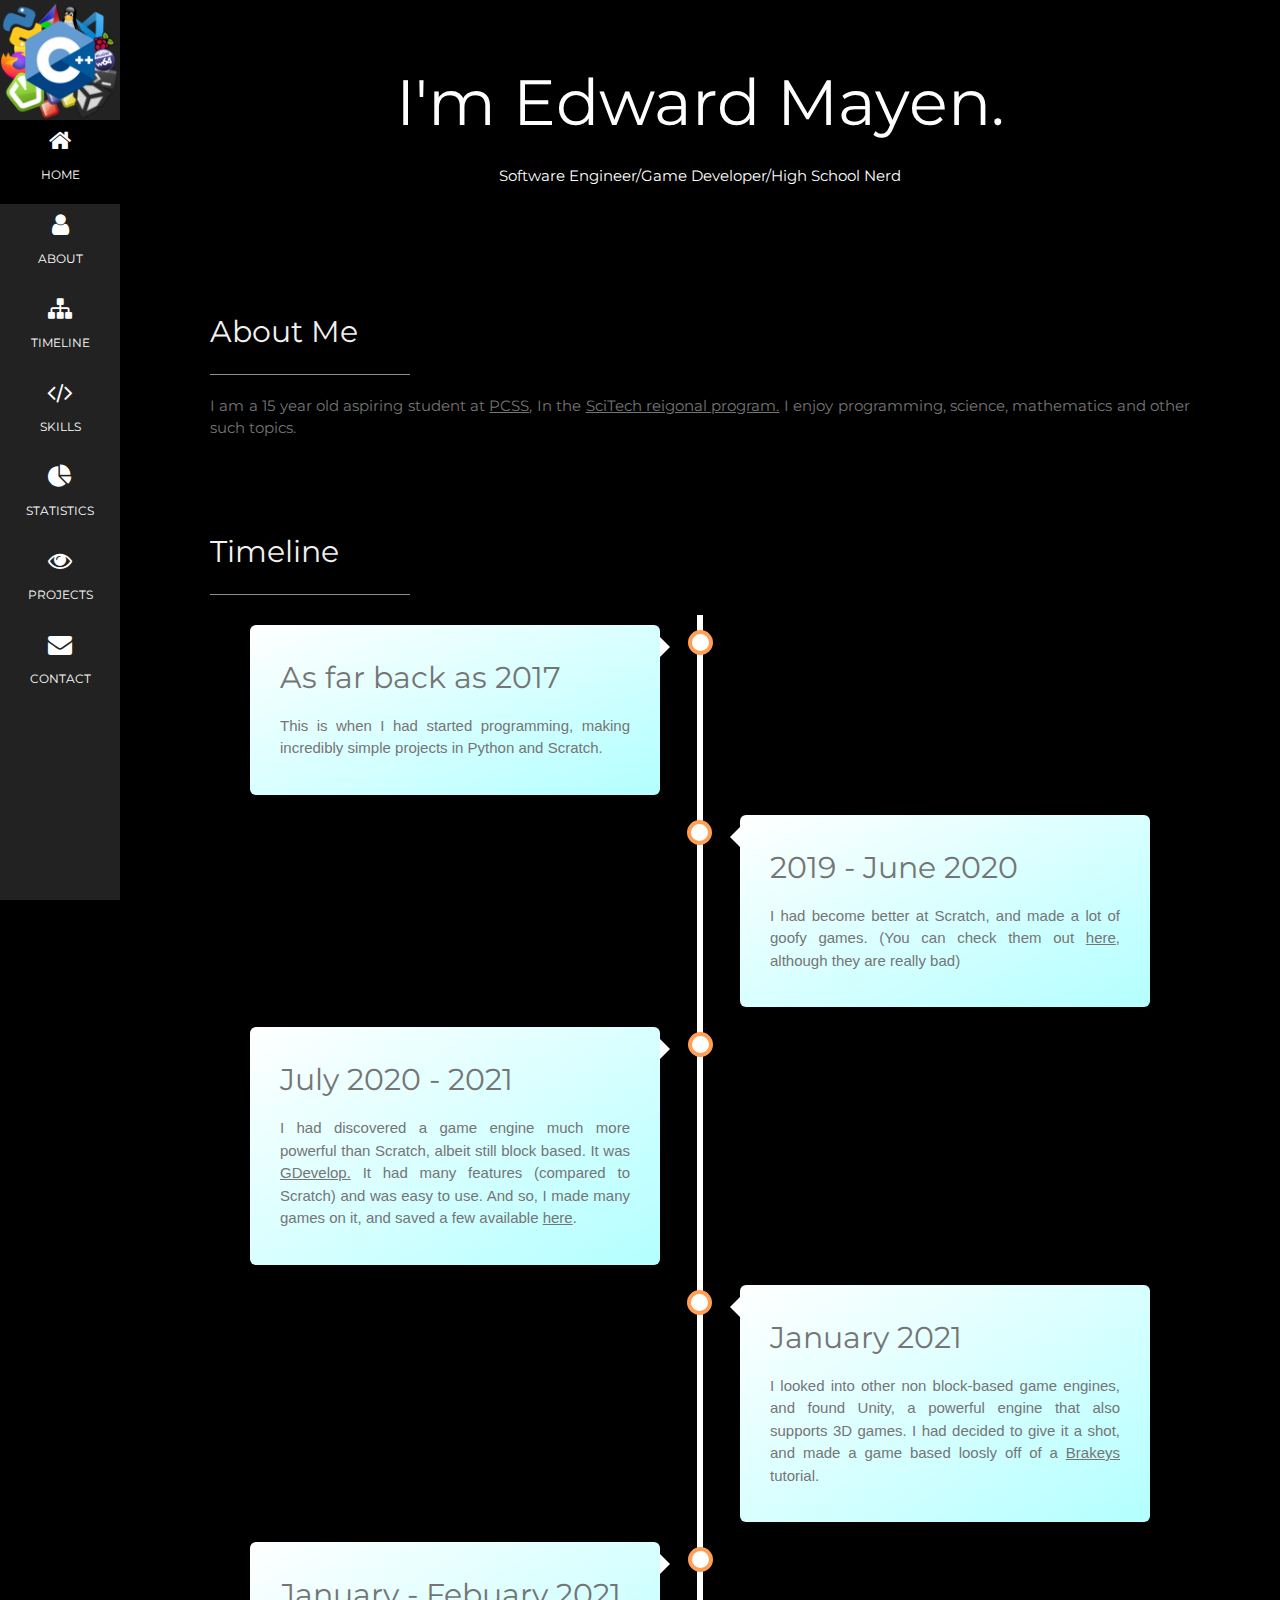
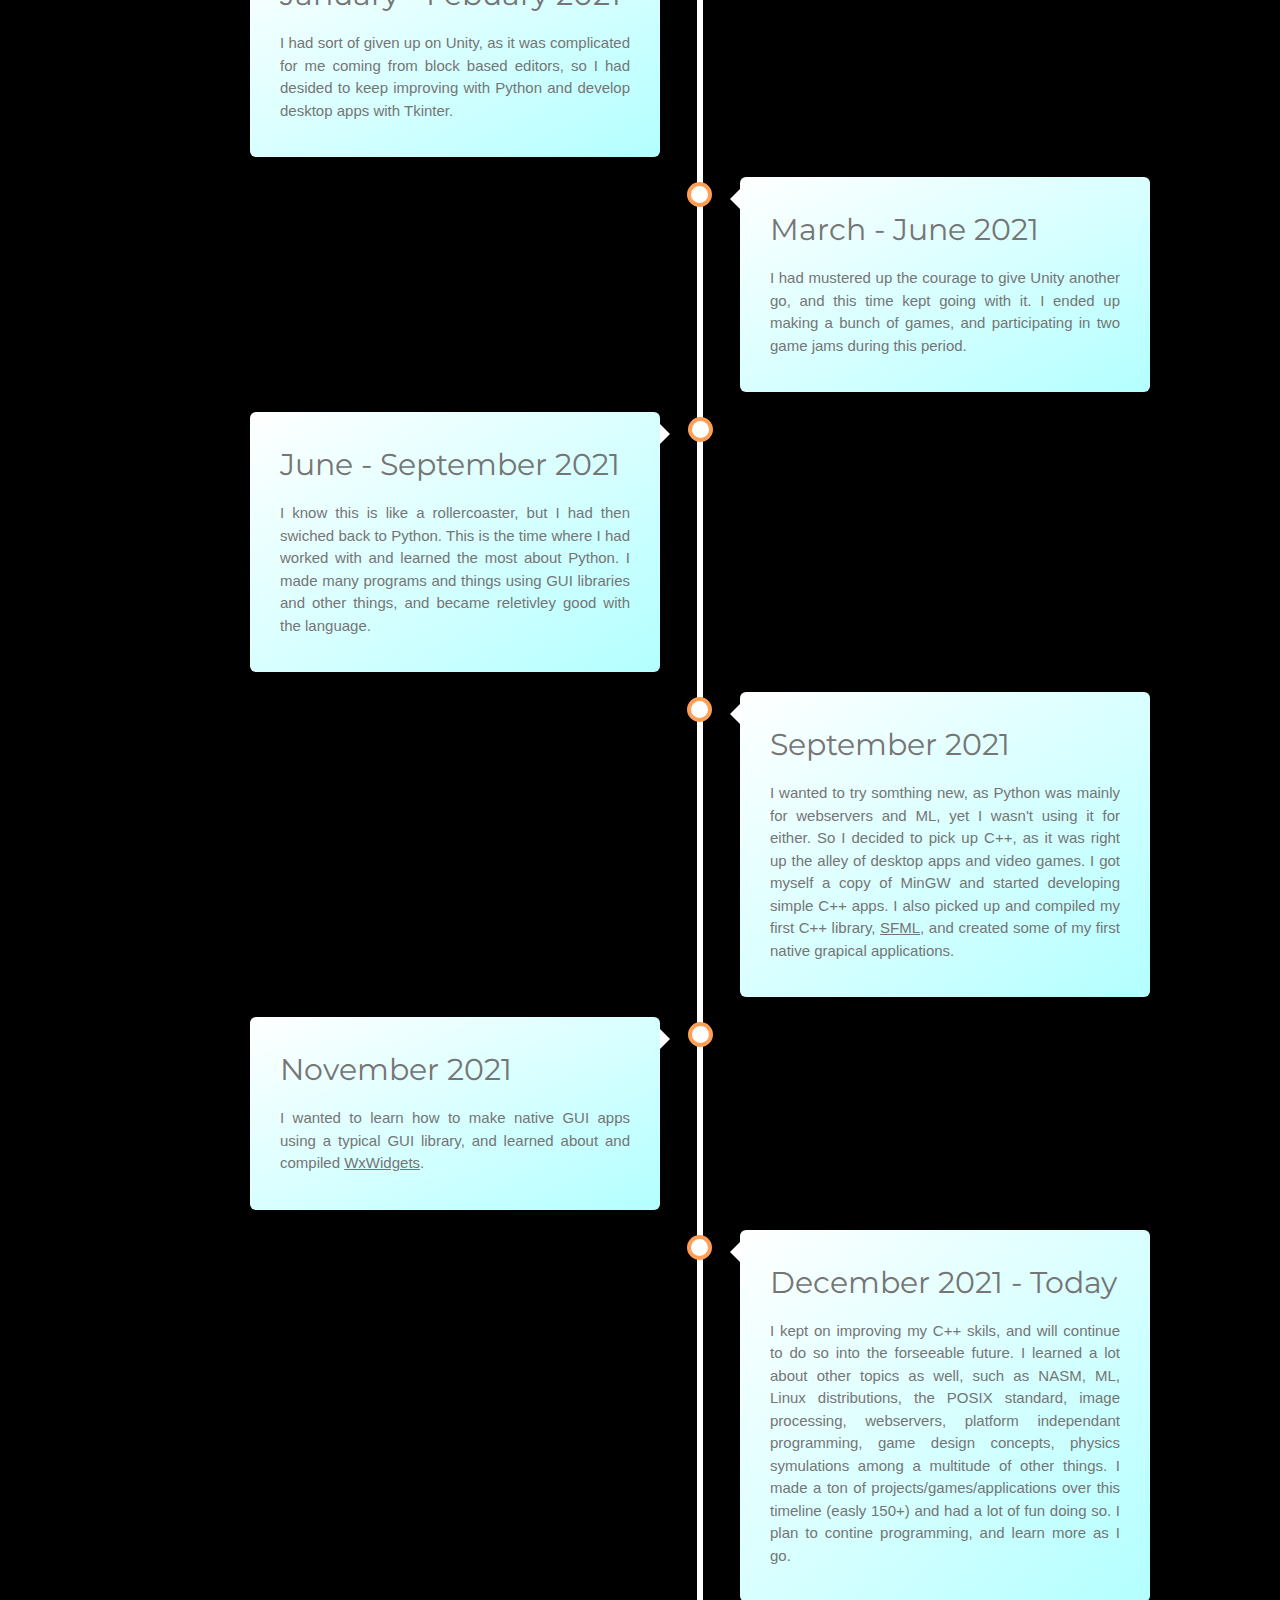
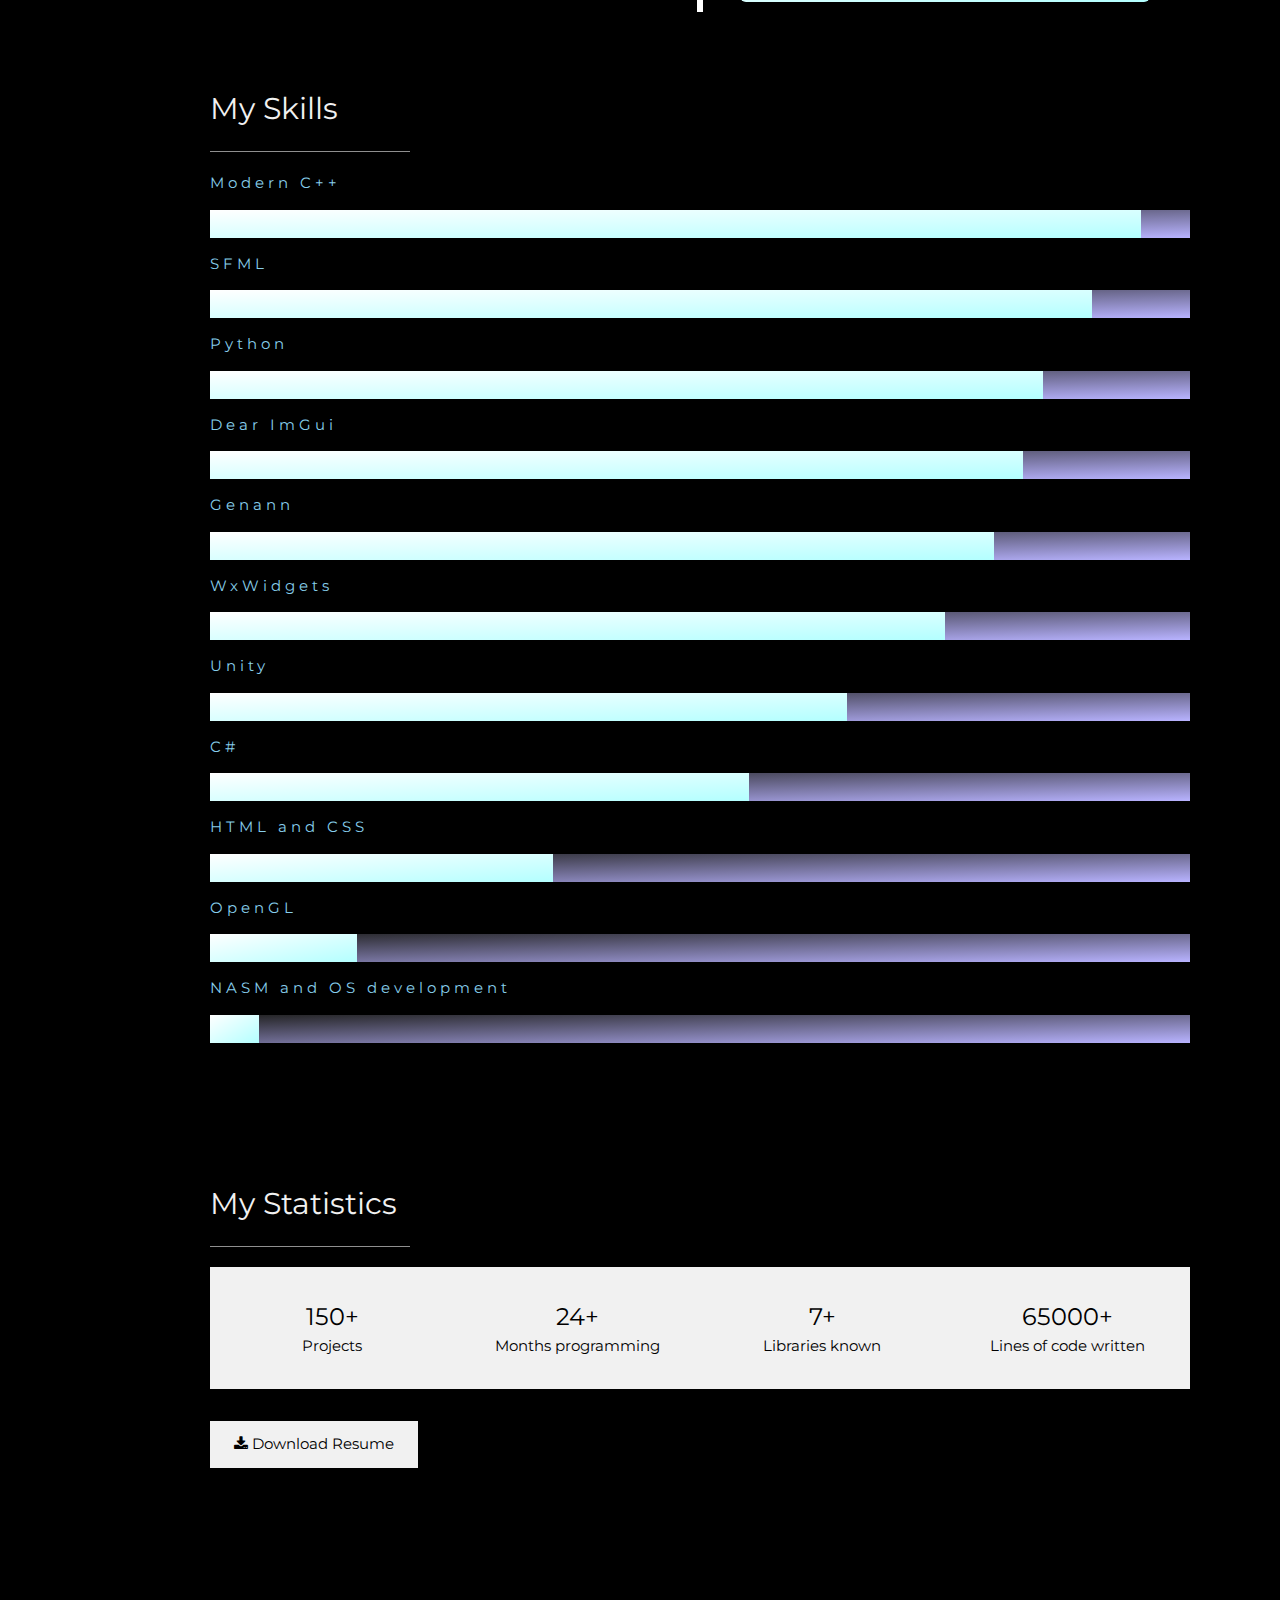
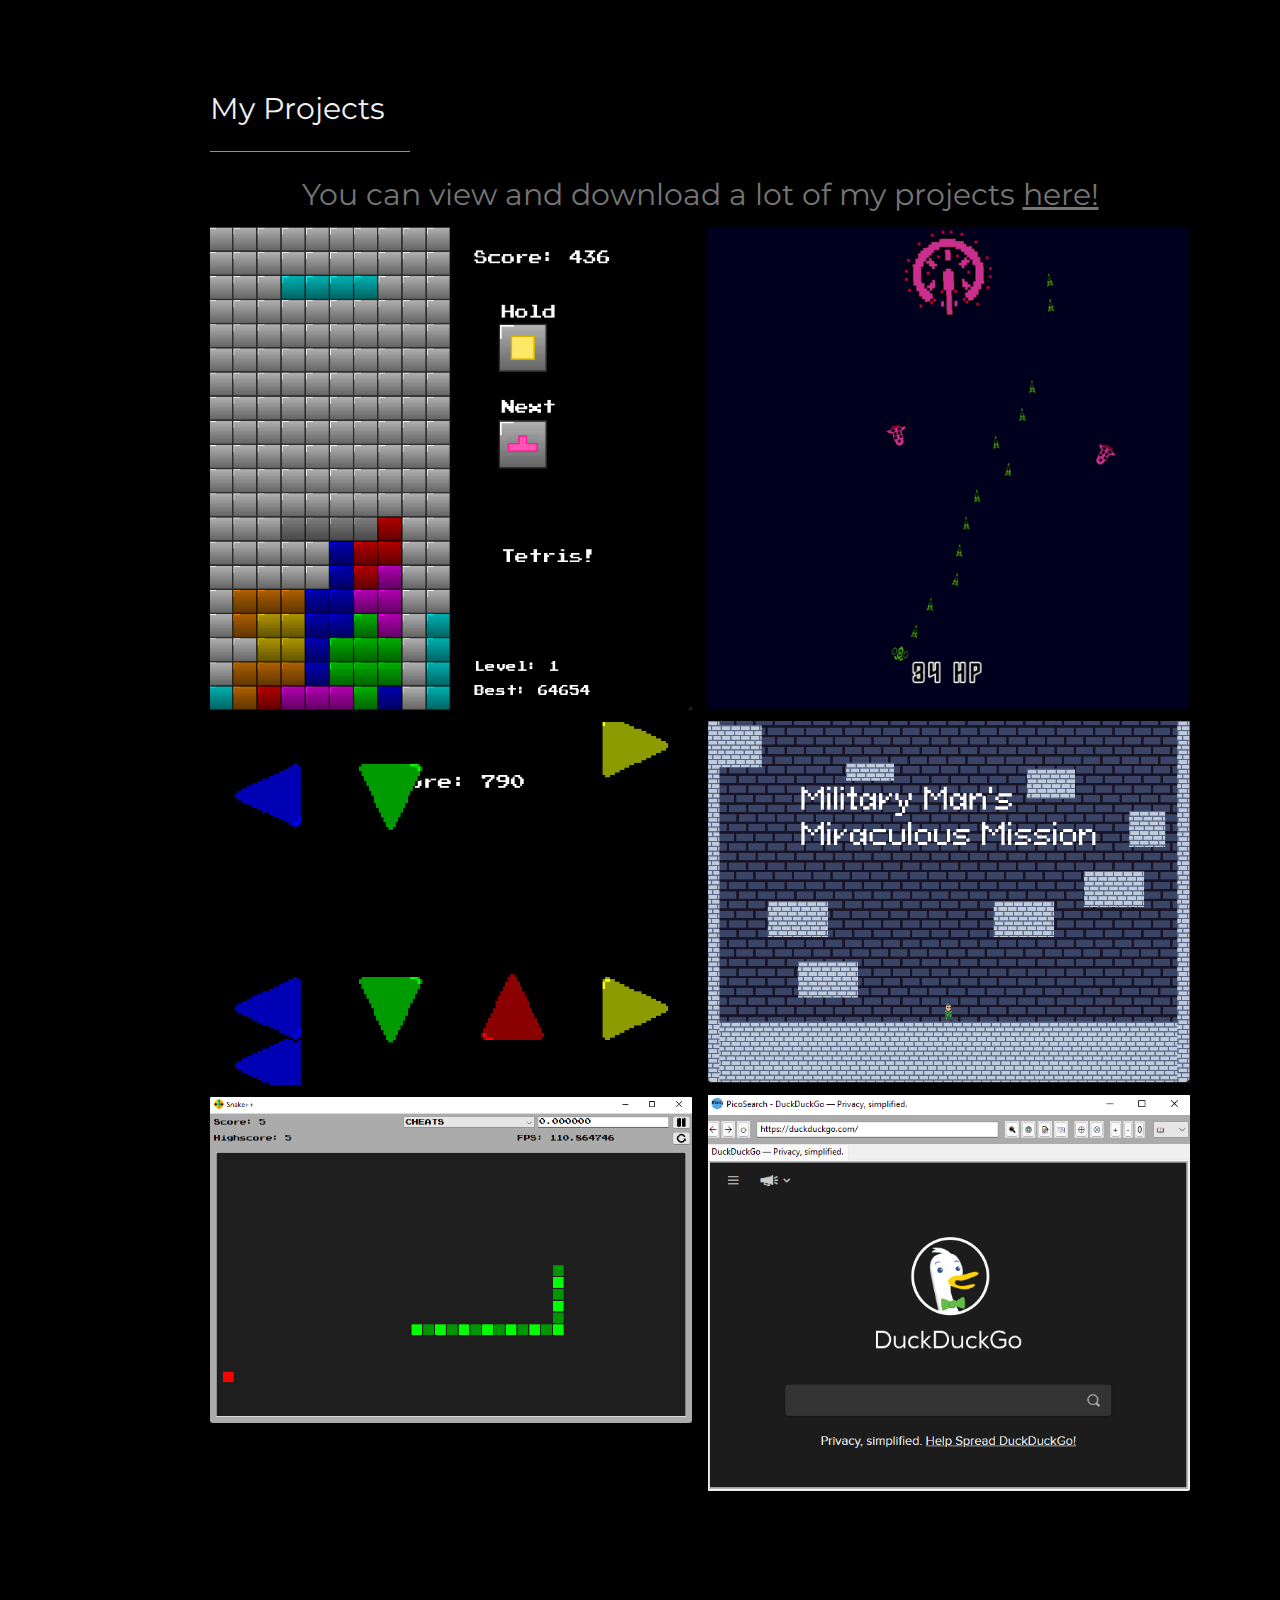
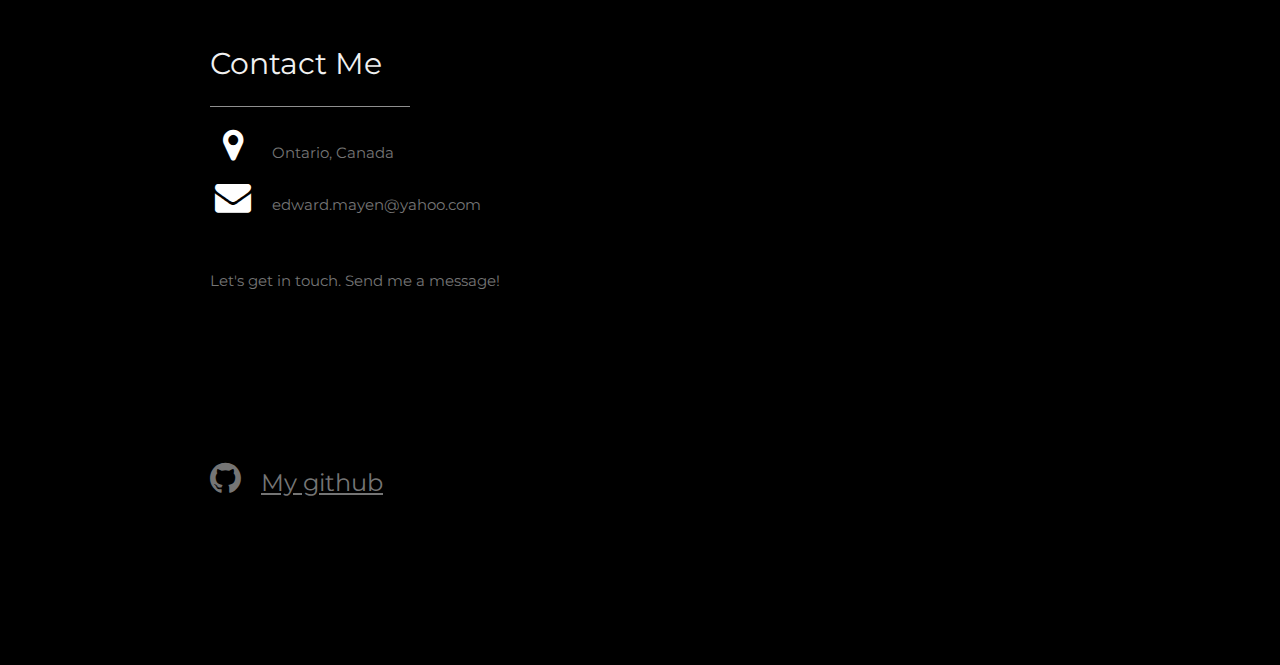
==== commit 565cf1aa: "added refrence to e-may launcher site and shrunk sidebar icons" ====
--- a/index.html
+++ b/index.html
@@ -8,6 +8,8 @@
 <link rel="stylesheet" href="timeline.css">
 <link rel="stylesheet" href="https://fonts.googleapis.com/css?family=Montserrat">
 <link rel="stylesheet" href="https://cdnjs.cloudflare.com/ajax/libs/font-awesome/4.7.0/css/font-awesome.min.css">
+<script async src="https://pagead2.googlesyndication.com/pagead/js/adsbygoogle.js?client=ca-pub-6022882051382007"
+     crossorigin="anonymous"></script>
 </head>
 <body class="black">
 
@@ -15,32 +17,32 @@
 <nav class="sidebar bar-block small hide-small center">
   <!-- Avatar image in top left corner -->
   <img src="./images/logo.png" style="width:100%">
-  <a href="#" class="bar-item button padding-large black">
-    <i class="fa fa-home xxlarge"></i>
+  <a href="#" class="bar-item button padding black">
+    <i class="fa fa-home xlarge"></i>
     <p>HOME</p>
   </a>
-  <a href="#about" class="bar-item button padding-large hover-black">
-    <i class="fa fa-user xxlarge"></i>
+  <a href="#about" class="bar-item button padding hover-black">
+    <i class="fa fa-user xlarge"></i>
     <p>ABOUT</p>
   </a>
-  <a href="#timeline" class="bar-item button padding-large hover-black">
-    <i class="fa fa-sitemap xxlarge"></i>
+  <a href="#timeline" class="bar-item button padding hover-black">
+    <i class="fa fa-sitemap xlarge"></i>
     <p>TIMELINE</p>
   </a>
-  <a href="#skills" class="bar-item button padding-large hover-black">
-    <i class="fa fa-code xxlarge"></i>
+  <a href="#skills" class="bar-item button padding hover-black">
+    <i class="fa fa-code xlarge"></i>
     <p>SKILLS</p>
   </a>
-  <a href="#statistics" class="bar-item button padding-large hover-black">
-    <i class="fa fa-pie-chart xxlarge"></i>
+  <a href="#statistics" class="bar-item button padding hover-black">
+    <i class="fa fa-pie-chart xlarge"></i>
     <p>STATISTICS</p>
   </a>
-  <a href="#projects" class="bar-item button padding-large hover-black">
-    <i class="fa fa-eye xxlarge"></i>
+  <a href="#projects" class="bar-item button padding hover-black">
+    <i class="fa fa-eye xlarge"></i>
     <p>PROJECTS</p>
   </a>
-  <a href="#contact" class="bar-item button padding-large hover-black">
-    <i class="fa fa-envelope xxlarge"></i>
+  <a href="#contact" class="bar-item button padding hover-black">
+    <i class="fa fa-envelope xlarge"></i>
     <p>CONTACT</p>
   </a>
 
@@ -270,6 +272,15 @@
     <h2 class="text-light-grey">My Projects</h2>
     <hr style="width:200px" class="opacity">
 
+	<center>
+		<h2>
+			You can view and download a lot of my projects 
+			<a href="https://cowman999.github.io/server/e-may2">
+				here!
+			</a>
+		</h2>
+	</center>
+
     <!-- Grid for photos -->
     <div class="row-padding" style="margin:0 -16px">
       <div class="half">
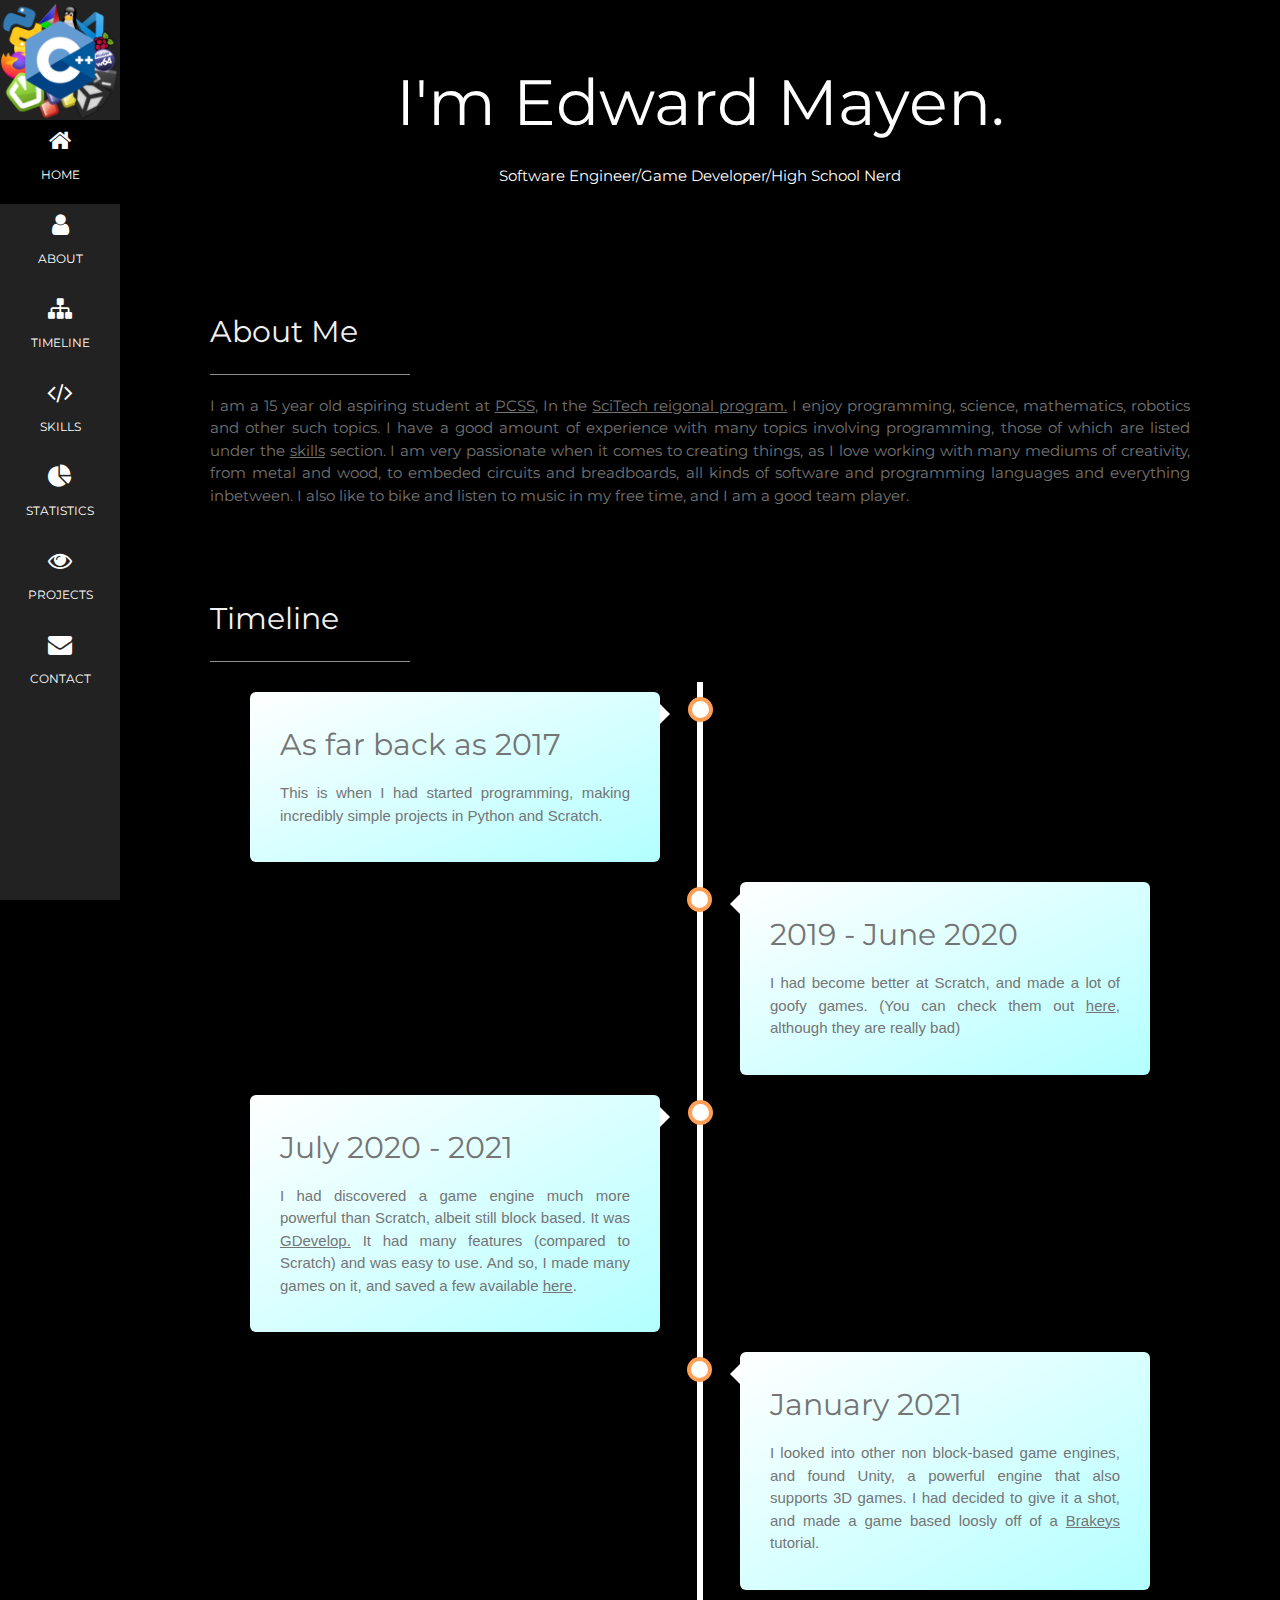
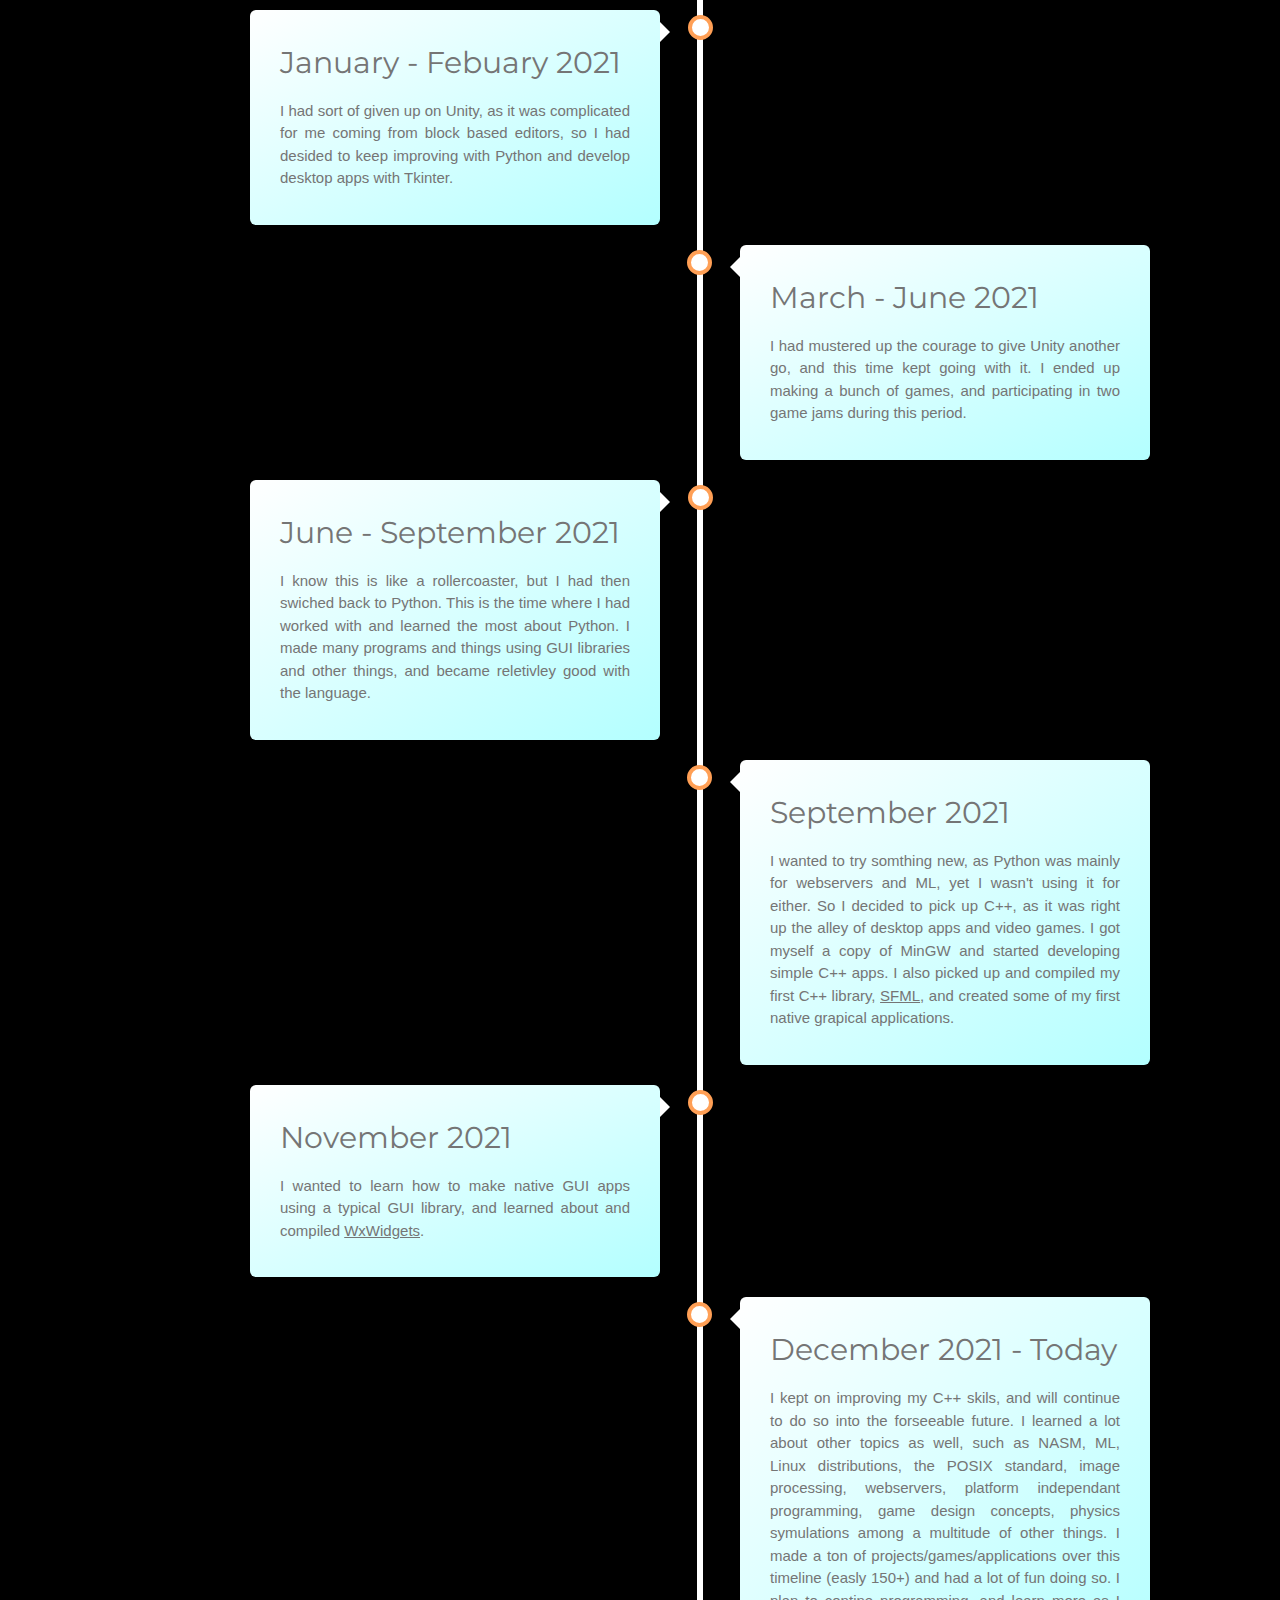
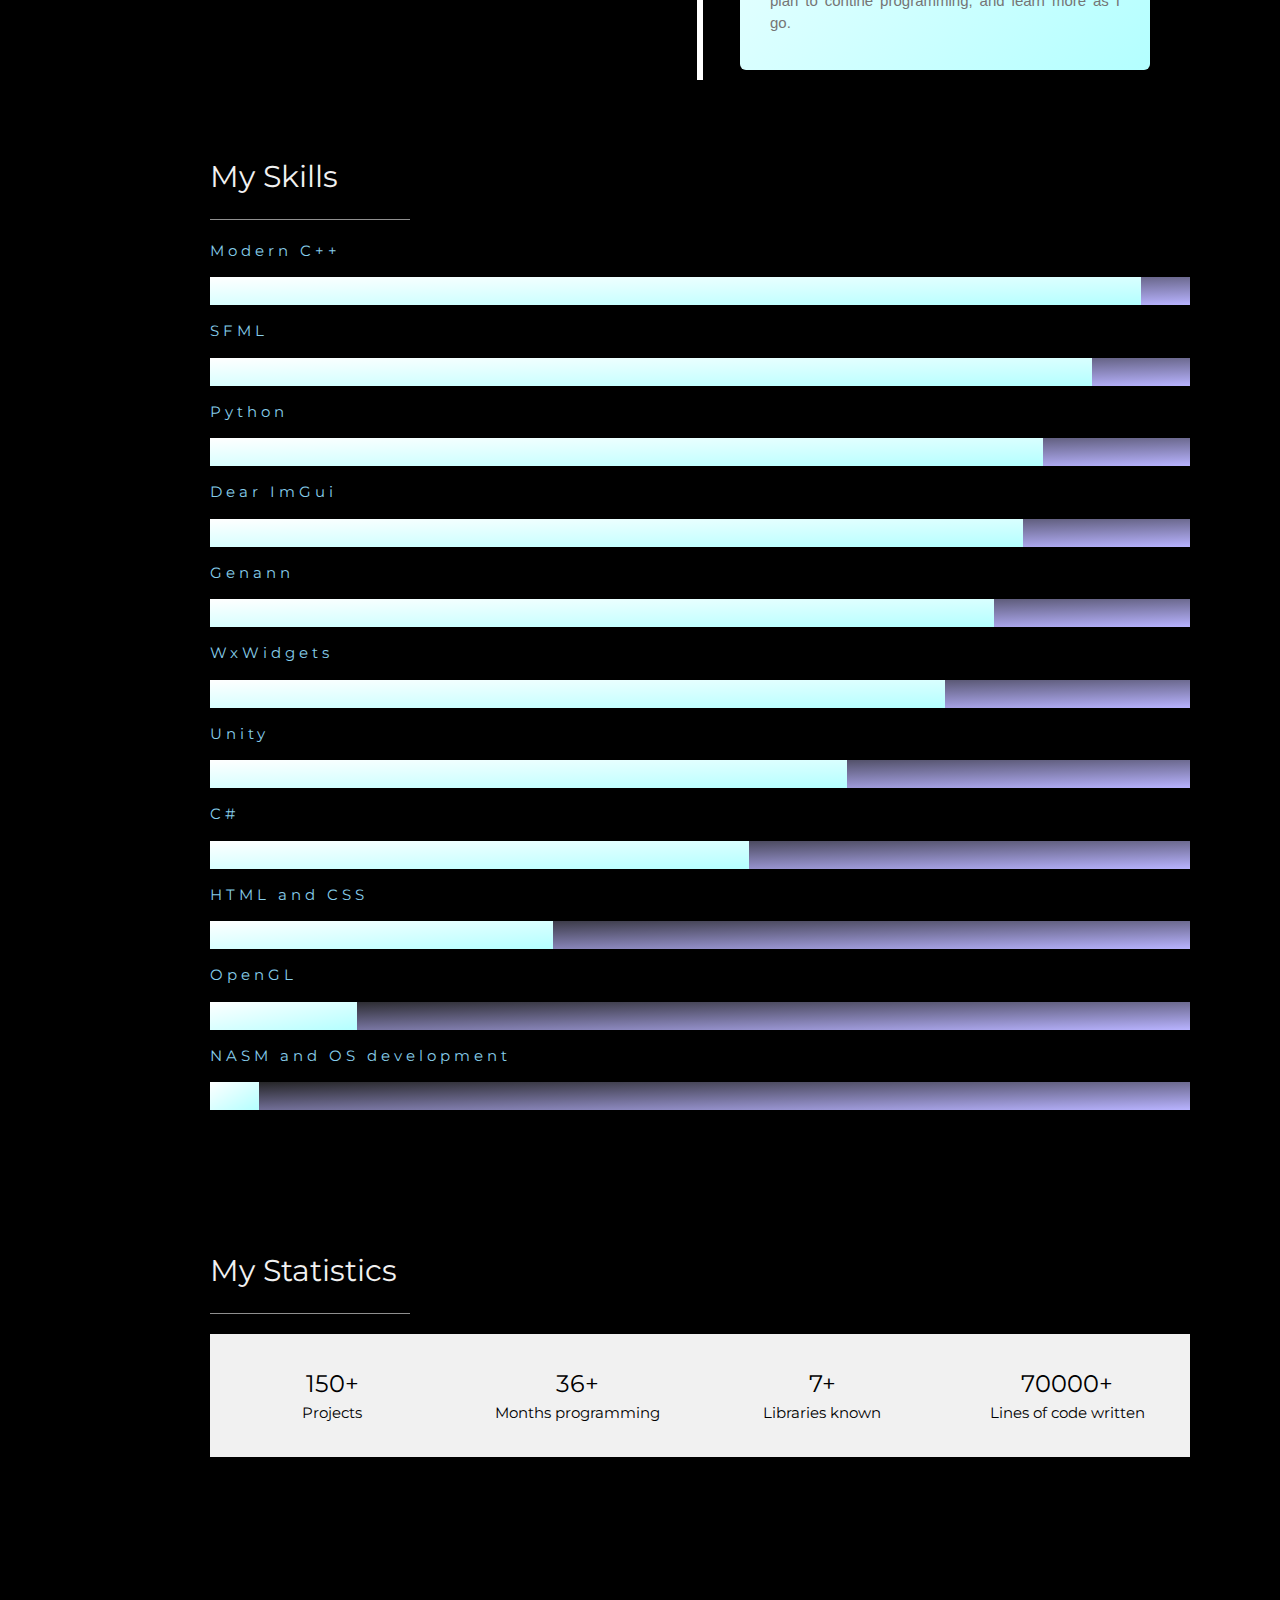
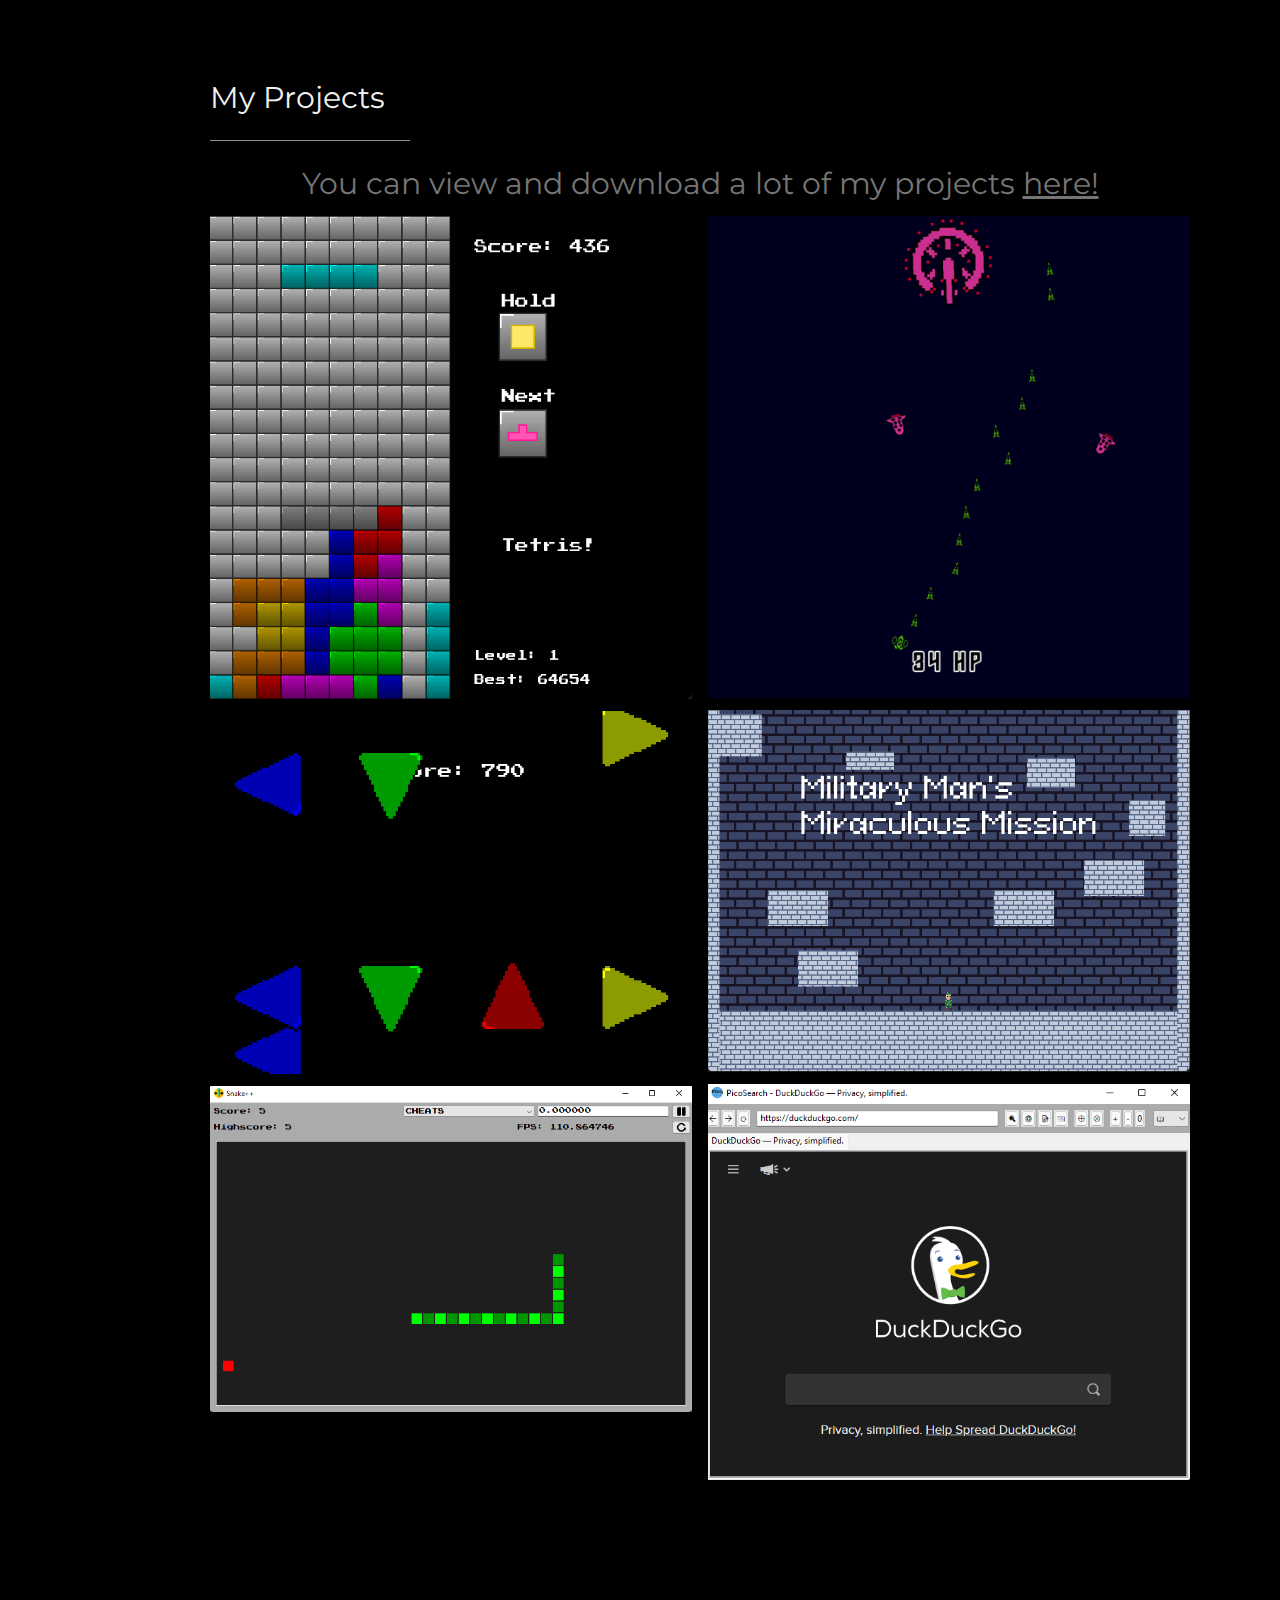
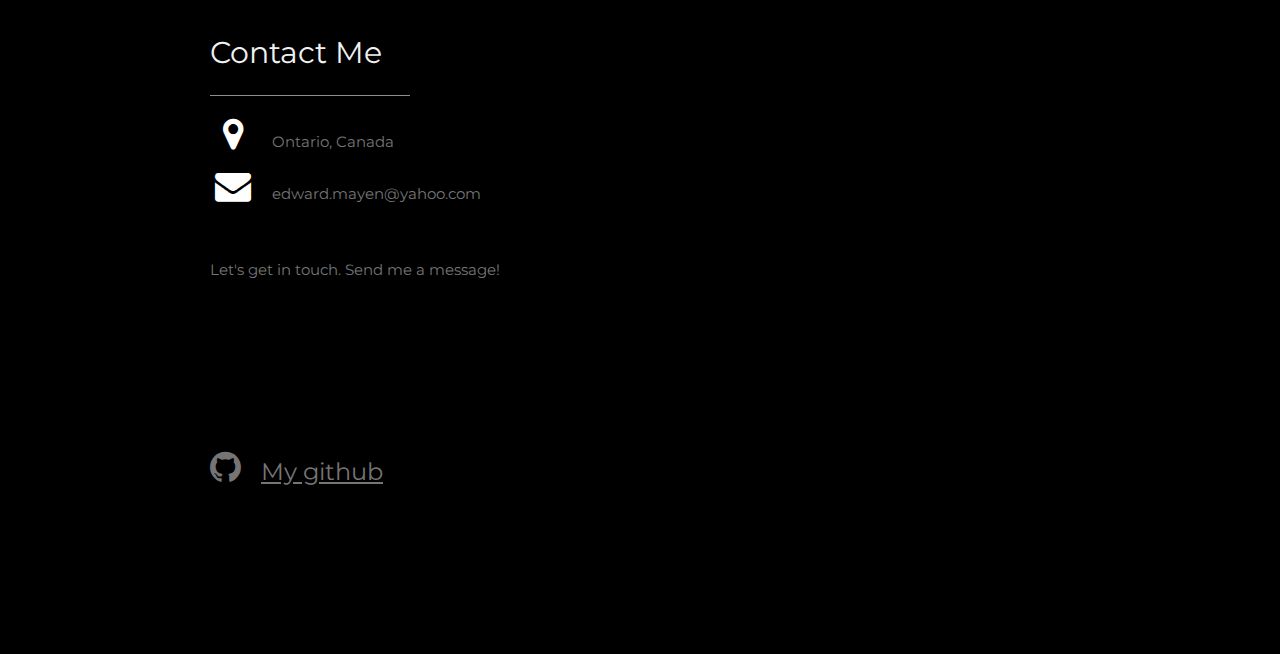
==== commit 27fc78aa: "fixed up site for viewing" ====
--- a/index.html
+++ b/index.html
@@ -78,7 +78,9 @@
     <hr style="width:200px" class="opacity">
     <p>I am a 15 year old aspiring student at <a href="https://www2.peelschools.org/schools/portcredit/Pages/default.aspx">PCSS</a>, In the
 		<a href="https://www2.peelschools.org/schools/portcredit/programs/sci-tech/Pages/default.aspx">SciTech reigonal program.</a> I enjoy programming, science, 
-		mathematics and other such topics.
+		mathematics, robotics and other such topics. I have a good amount of experience with many topics involving programming, those of which are listed under the <a href="#skills">
+			skills</a> section. I am very passionate when it comes to creating things, as I love working with many mediums of creativity, from metal and wood, to embeded circuits 
+			and breadboards, all kinds of software and programming languages and everything inbetween. I also like to bike and listen to music in my free time, and I am a good team player.
     </p>
 
 
@@ -247,7 +249,7 @@
     	    Projects
     	  </div>
     	  <div class="quarter section">
-    	    <span class="xlarge">24+</span><br>
+    	    <span class="xlarge">36+</span><br>
     	    Months programming
     	  </div>
     	  <div class="quarter section">
@@ -255,14 +257,15 @@
     	    Libraries known
     	  </div>
     	  <div class="quarter section">
-    	    <span class="xlarge">65000+</span><br>
+    	    <span class="xlarge">70000+</span><br>
     	    Lines of code written
     	  </div>
     	</div>
-
-    	<button class="button light-grey padding-large section">
-    	  <i class="fa fa-download"></i> Download Resume
-    	</button>
+		<!--
+    		<button class="button light-grey padding-large section">
+    		  <i class="fa fa-download"></i> Download Resume
+    		</button>
+		-->
 	</div>
     
   </div>
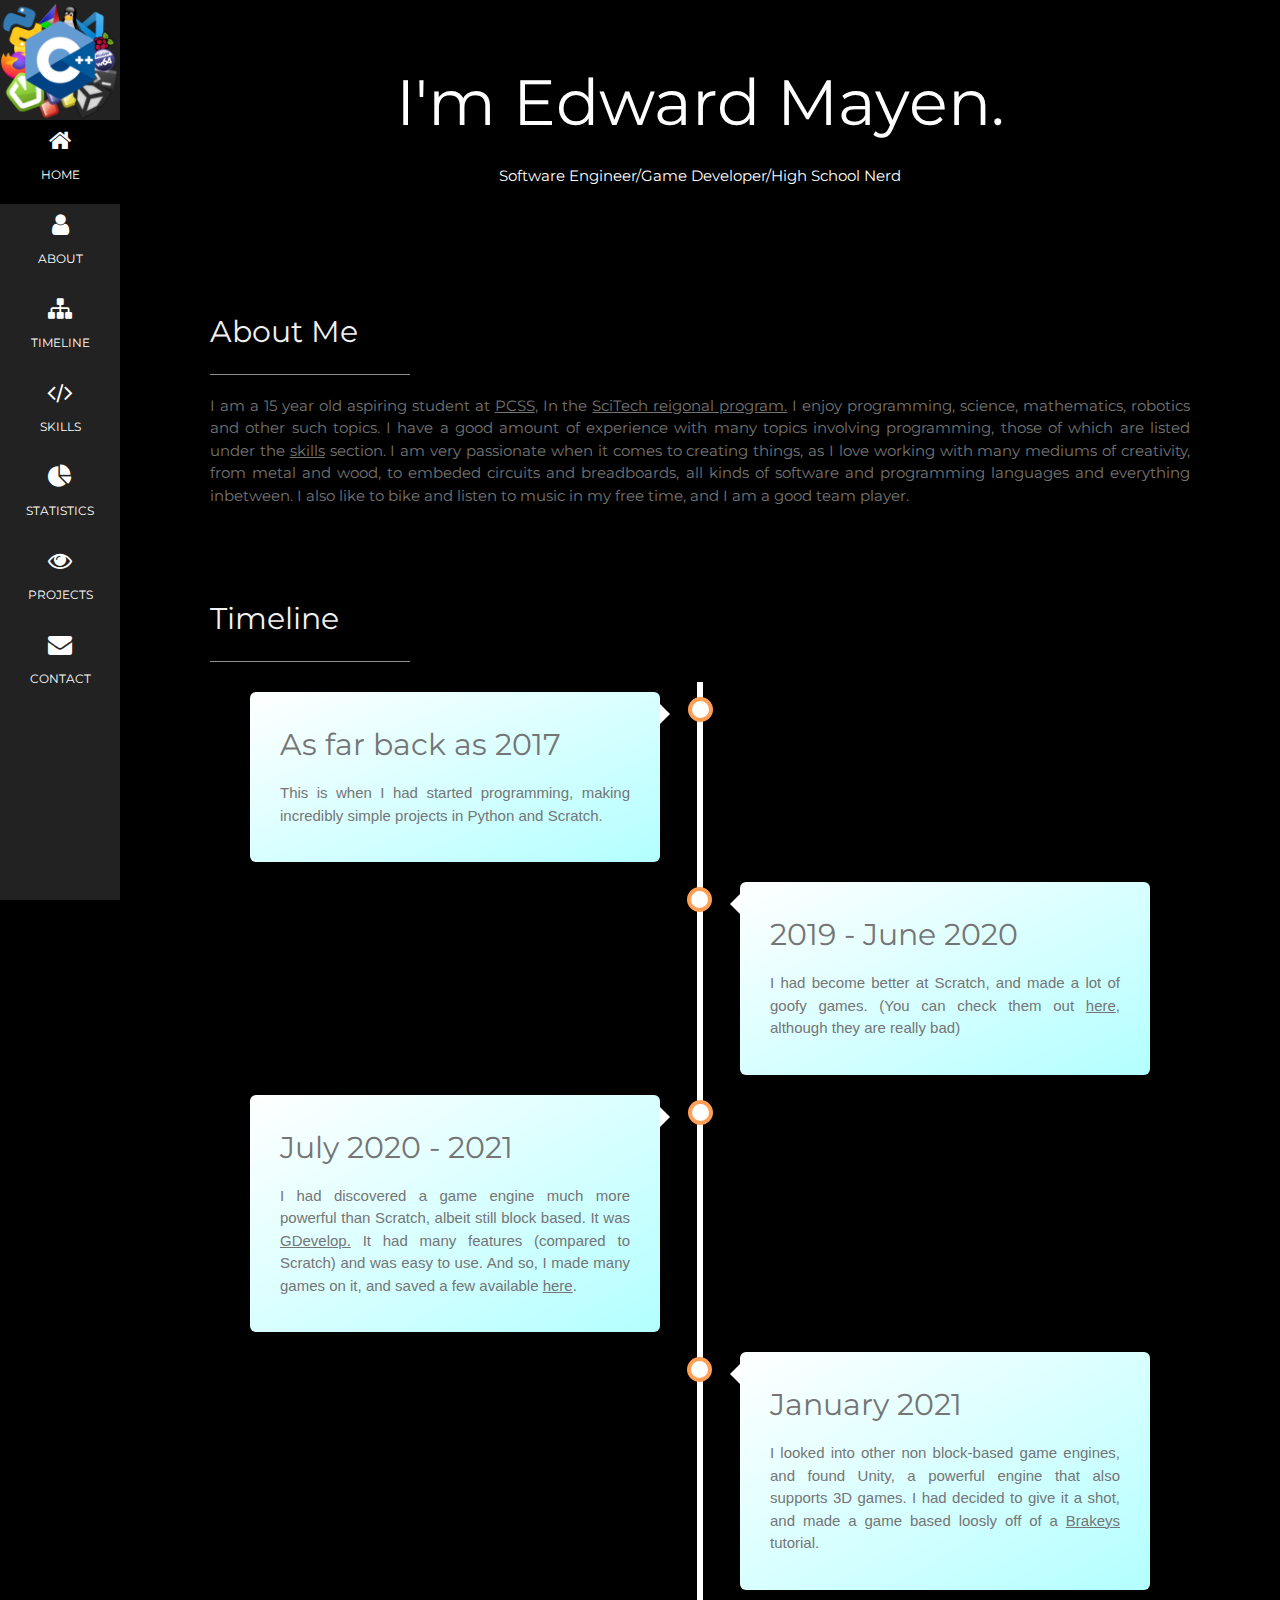
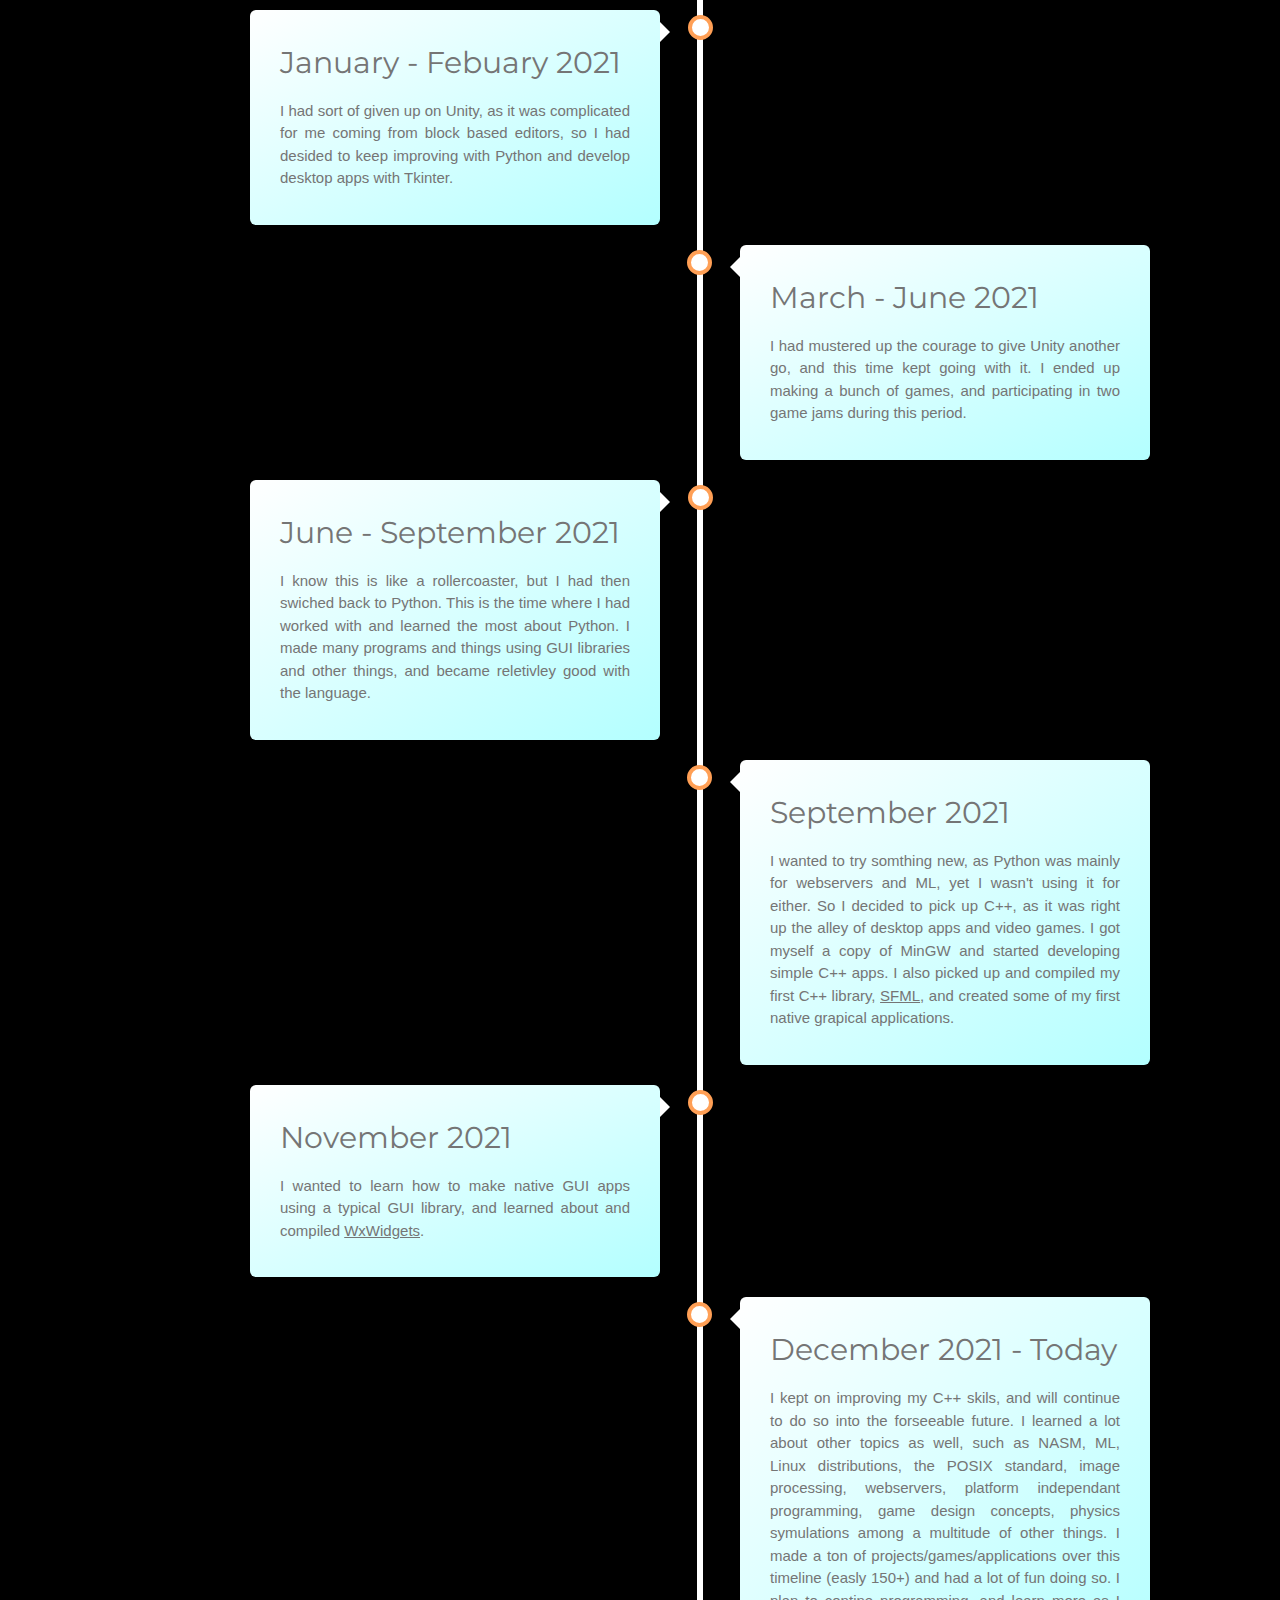
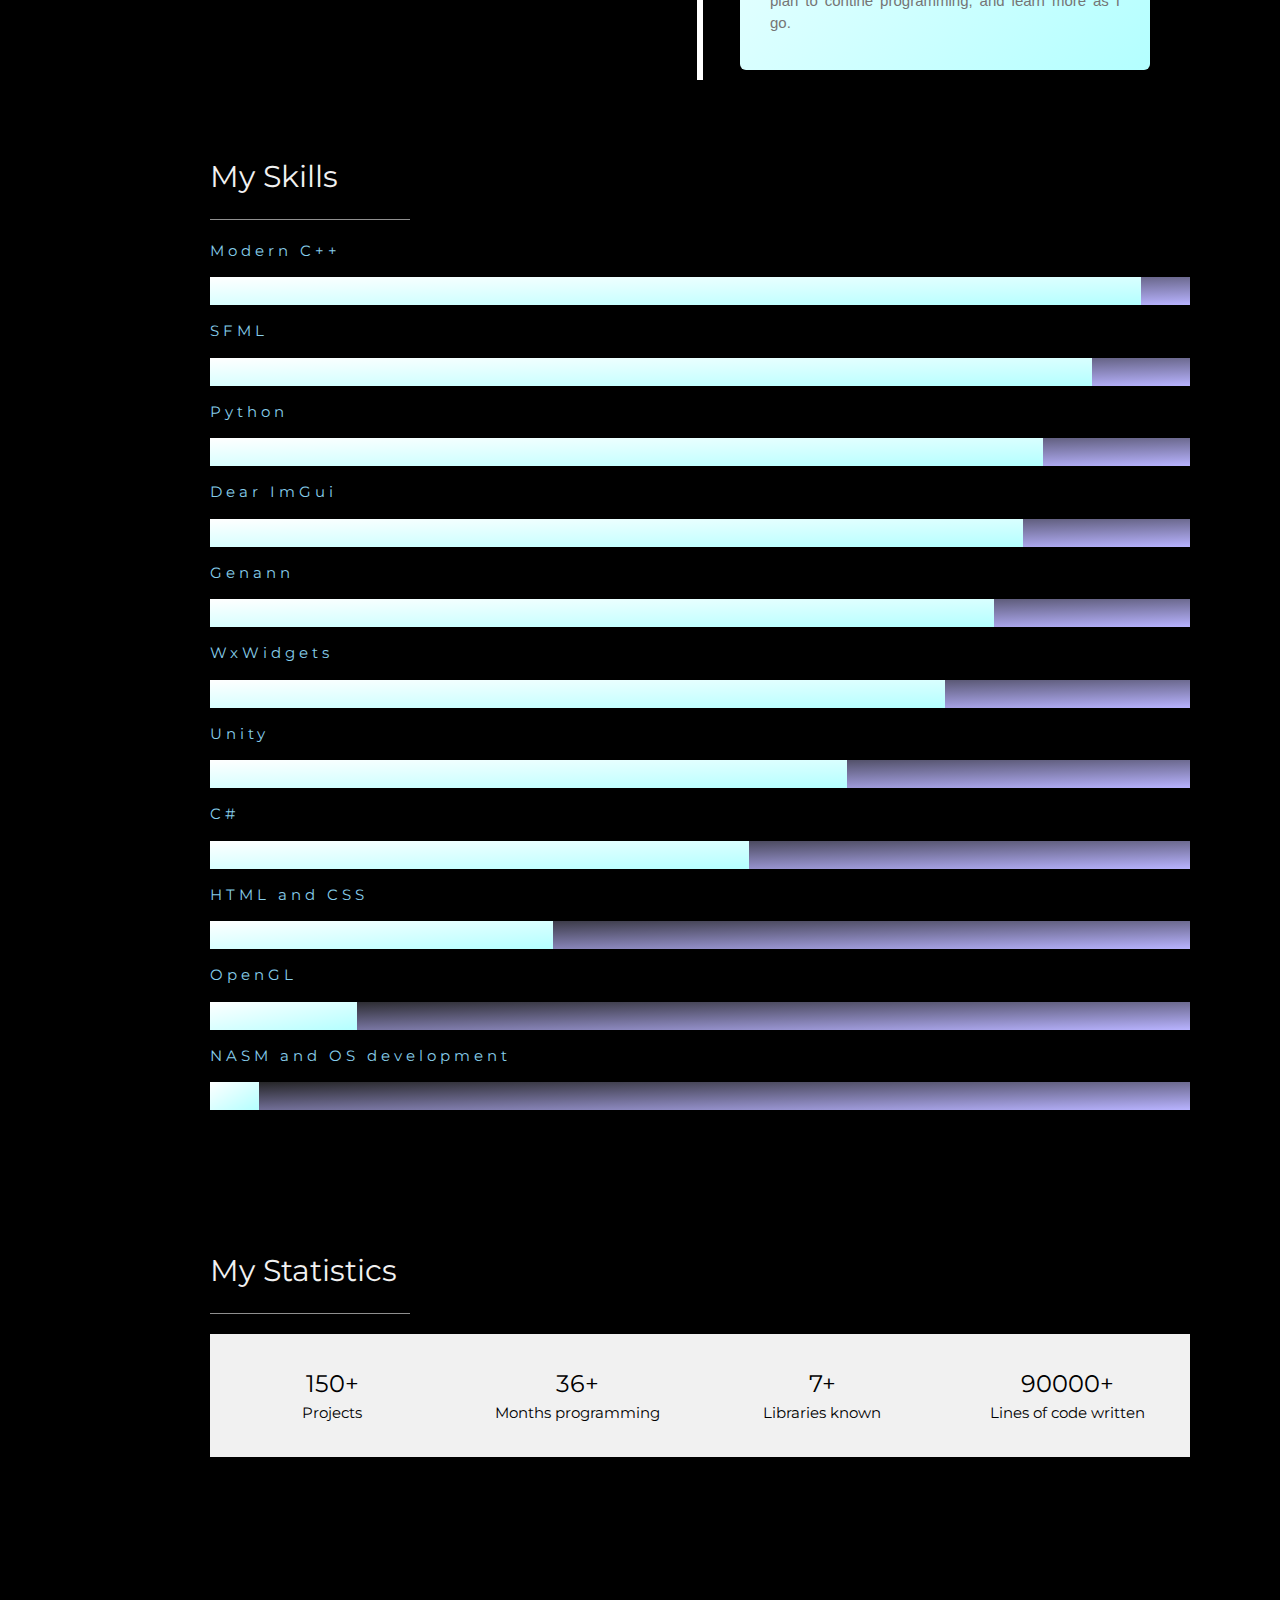
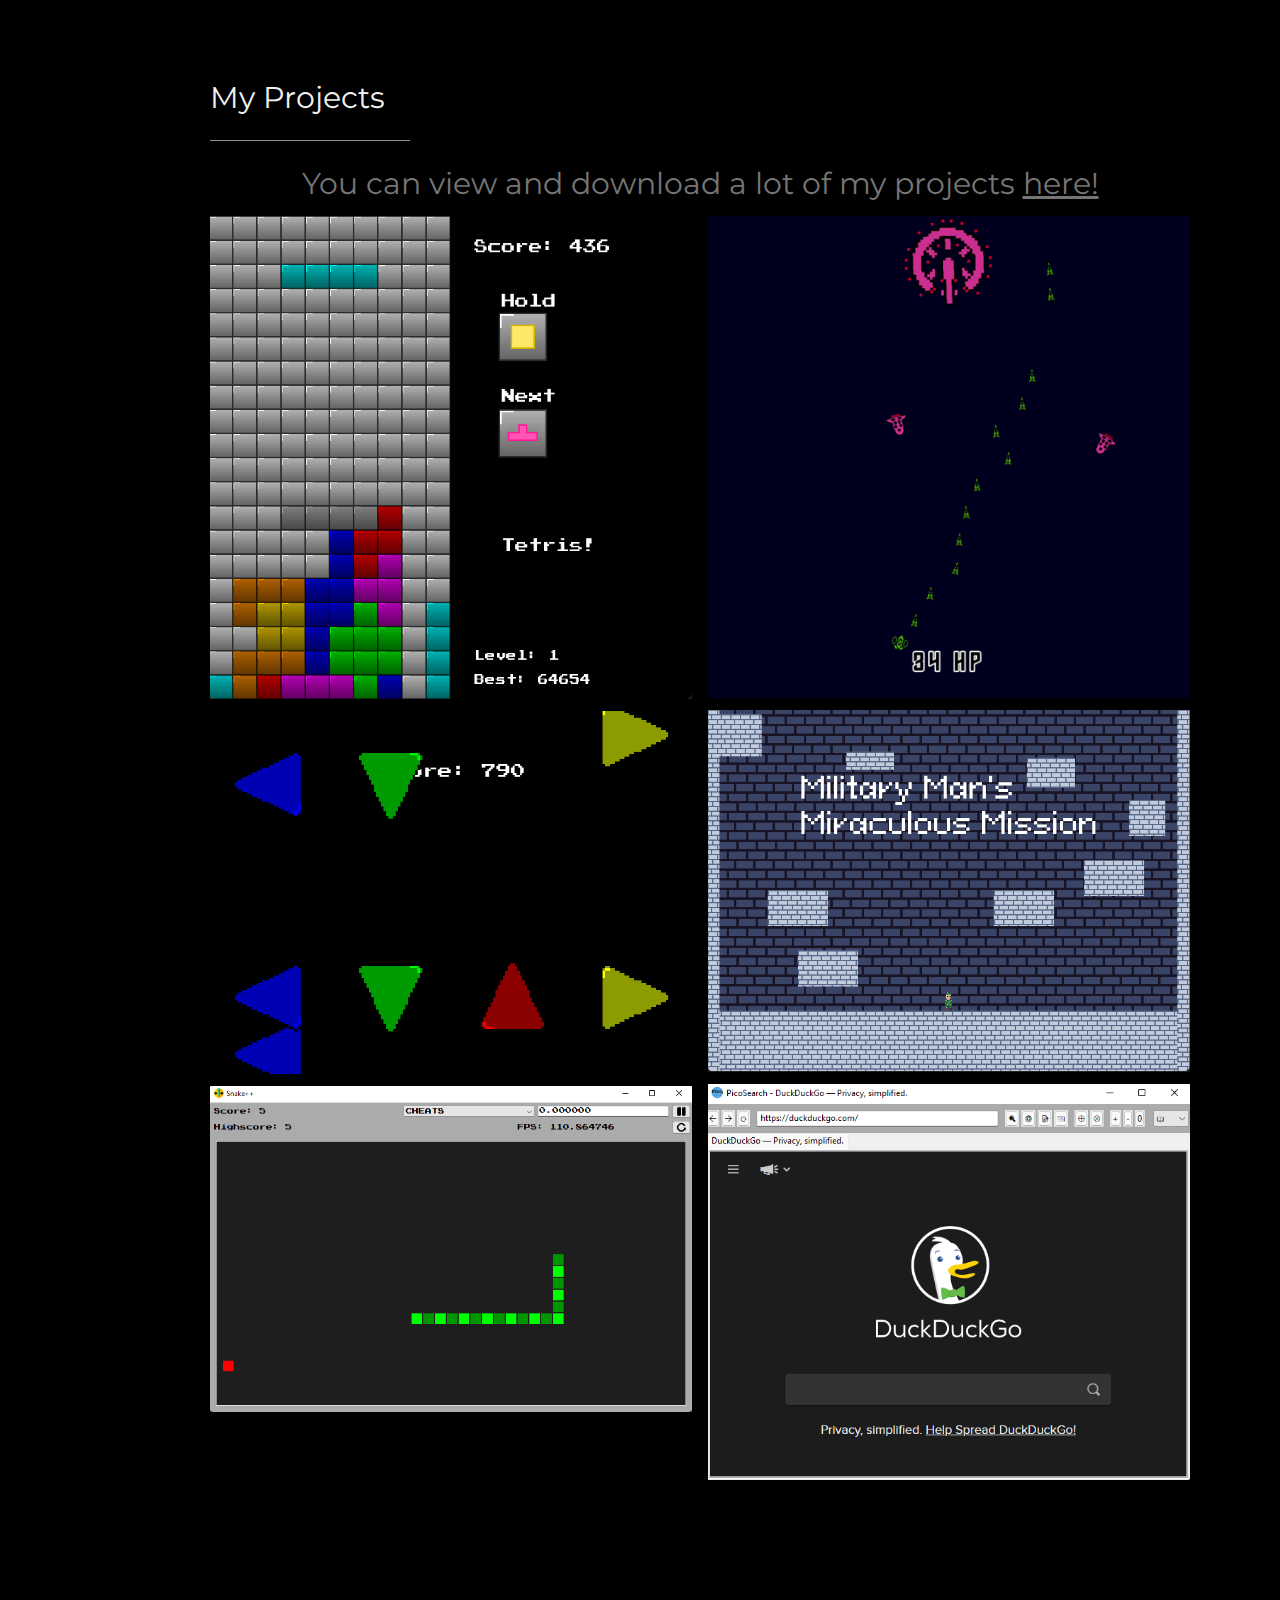
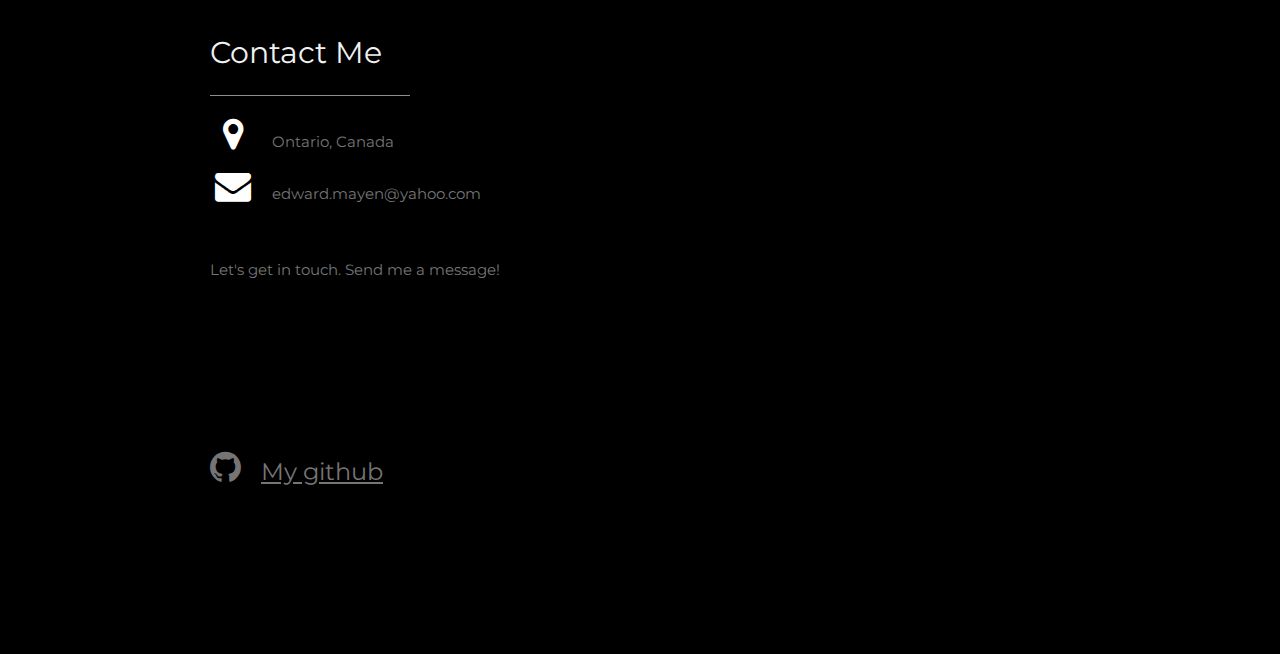
==== commit 5dbbbb08: "Update index.html" ====
--- a/index.html
+++ b/index.html
@@ -257,7 +257,7 @@
     	    Libraries known
     	  </div>
     	  <div class="quarter section">
-    	    <span class="xlarge">70000+</span><br>
+    	    <span class="xlarge">90000+</span><br>
     	    Lines of code written
     	  </div>
     	</div>
